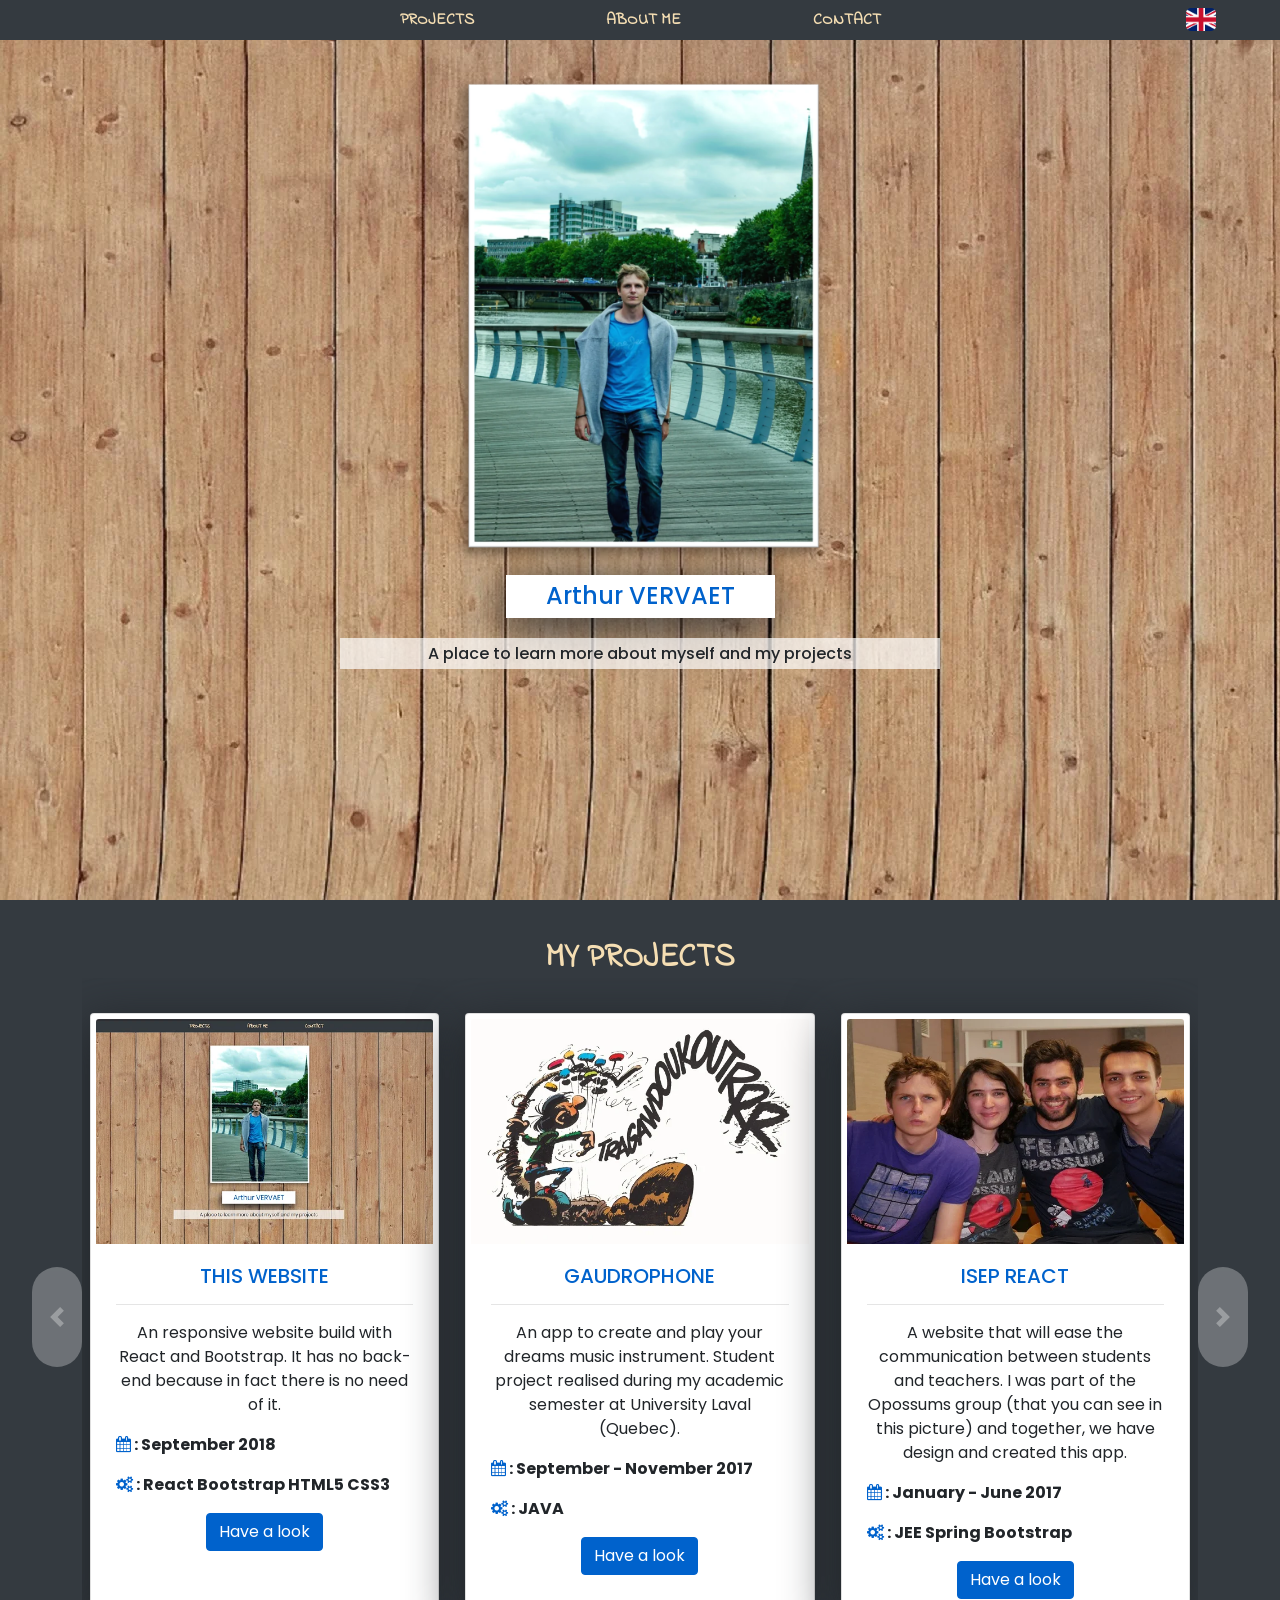
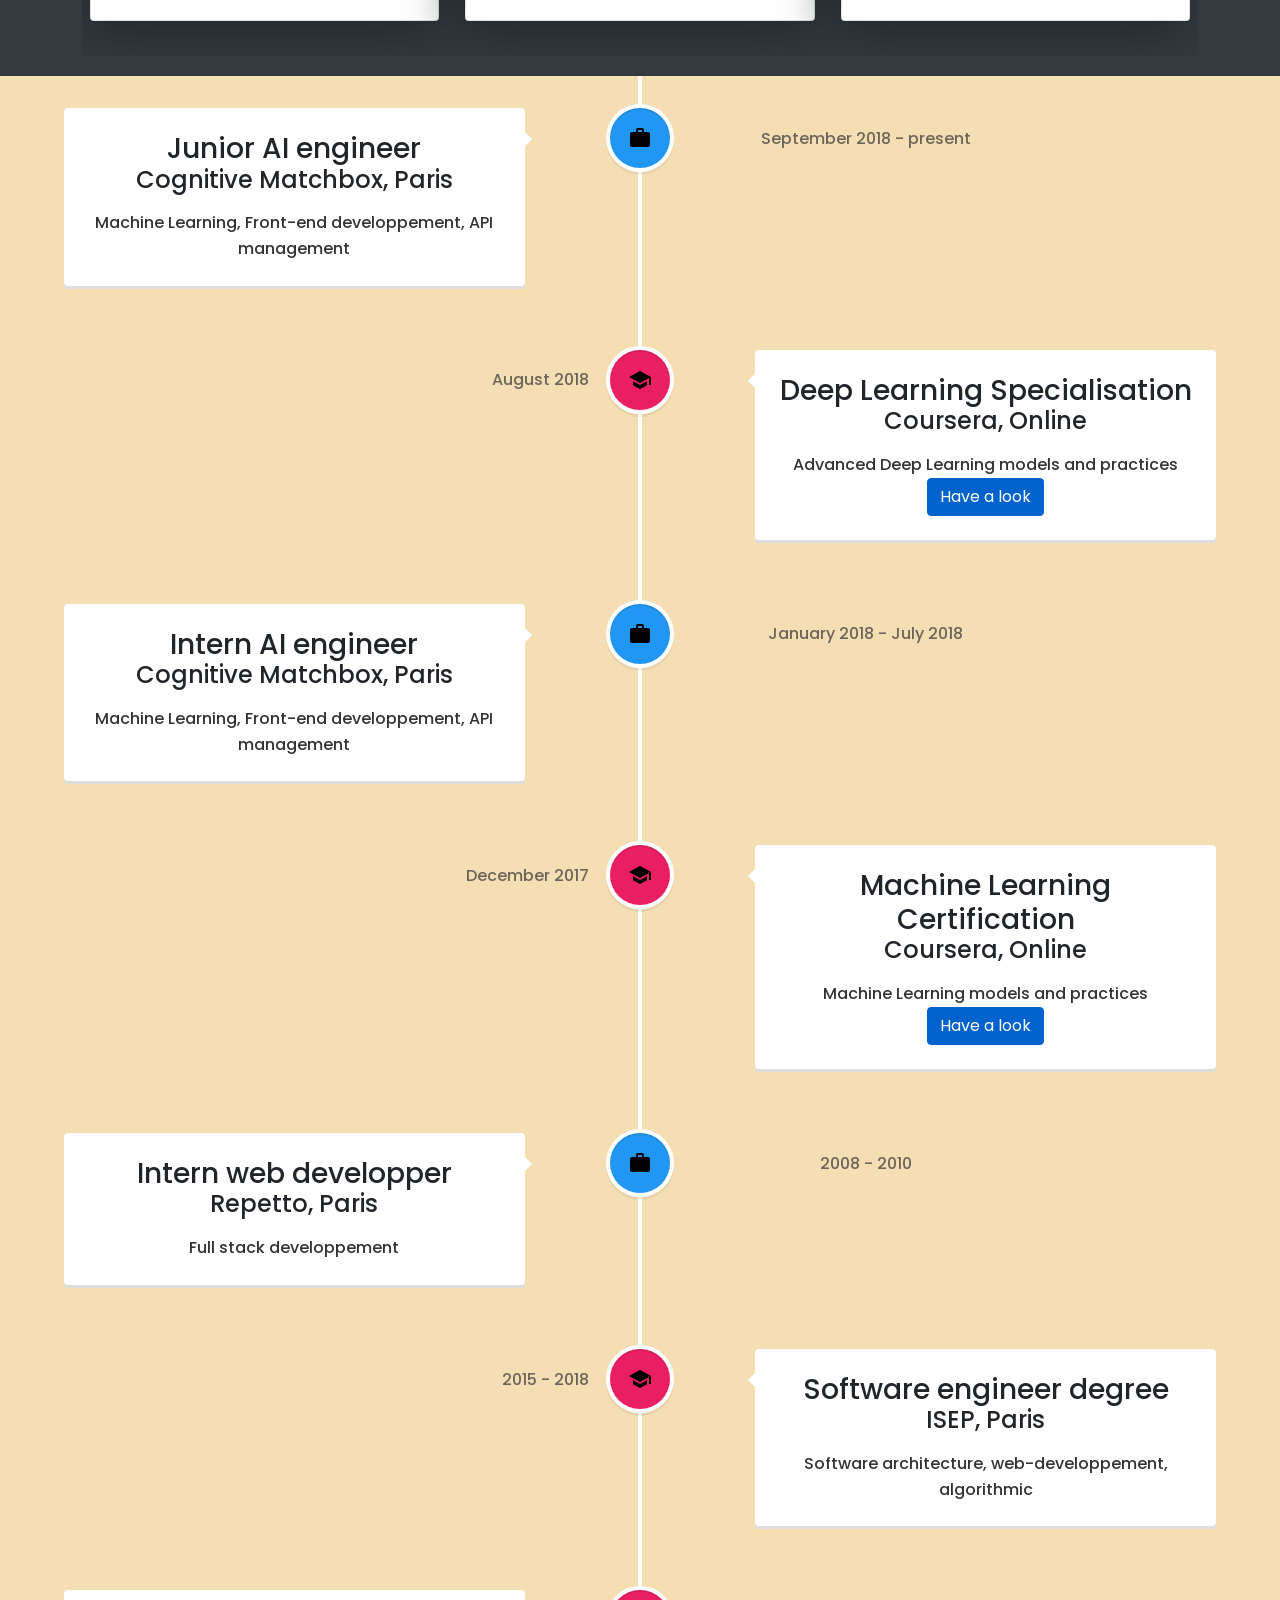
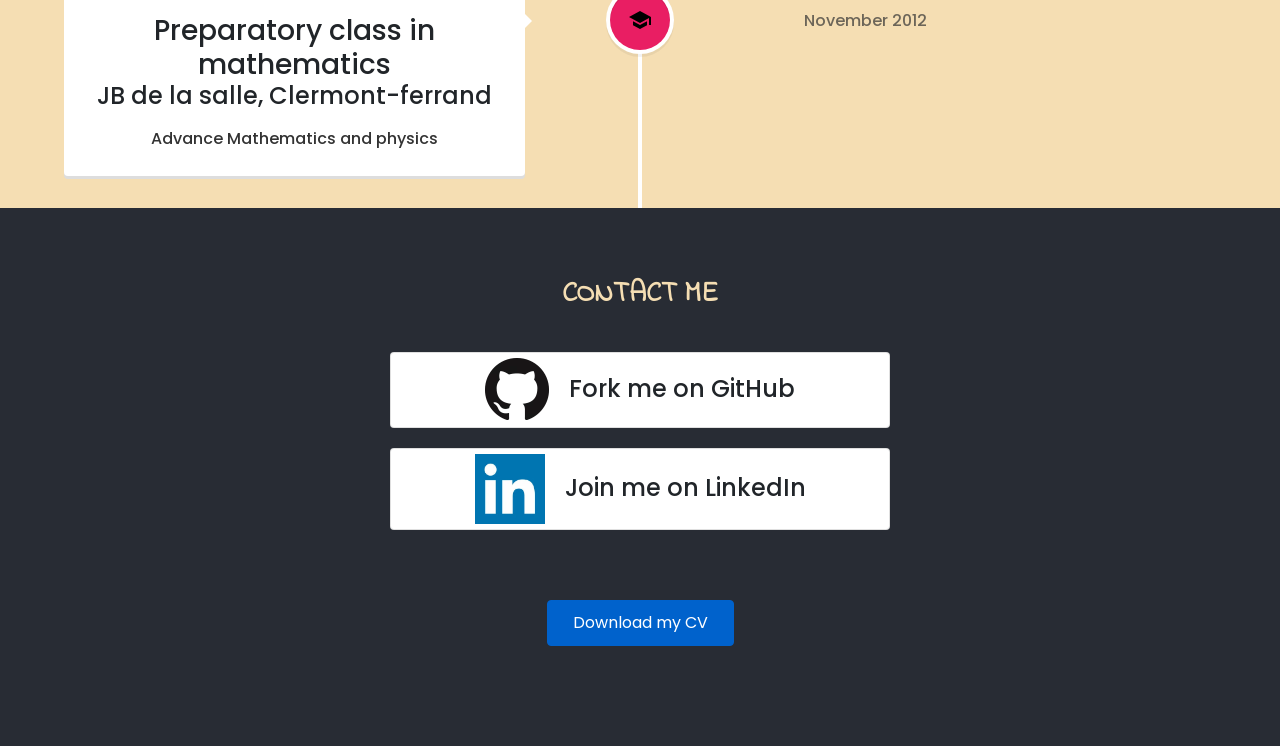
==== 200.html @ 45adecf1 "next" ====
<!doctype html><html lang="en"><head><meta charset="utf-8"><meta name="viewport" content="width=device-width,initial-scale=1,shrink-to-fit=no"><meta name="theme-color" content="#000000"><link rel="manifest" href="/manifest.json"><link rel="shortcut icon" href="/favicon.ico"><link rel="stylesheet" href="https://cdnjs.cloudflare.com/ajax/libs/font-awesome/4.7.0/css/font-awesome.min.css"><link href="//maxcdn.bootstrapcdn.com/bootstrap/4.1.1/css/bootstrap.min.css" rel="stylesheet" id="bootstrap-css"><link href="https://fonts.googleapis.com/css?family=Poppins" rel="stylesheet"><link href="https://fonts.googleapis.com/css?family=Indie+Flower" rel="stylesheet"><script src="//cdnjs.cloudflare.com/ajax/libs/jquery/3.2.1/jquery.min.js"></script><script src="//maxcdn.bootstrapcdn.com/bootstrap/4.1.1/js/bootstrap.min.js"></script><title>Arthur Vervaet: Software Engineer</title><link href="/static/css/main.212c2da7.css" rel="stylesheet"></head><body><noscript>You need to enable JavaScript to run this app.</noscript><div id="root"></div><script type="text/javascript" src="/static/js/main.2279ac90.js"></script></body></html>
---- static/css/main.212c2da7.css ----
body{margin:0;padding:0;font-family:Poppins,sans-serif}a,a:active,a:hover,a:link,a:visited{text-decoration:none;color:inherit}.App{text-align:center;overflow:hidden}.blue{color:#0062cc}.btn-primary{color:#fff!important}.center,.center-wrapper{width:-webkit-fit-content;width:-moz-fit-content;width:fit-content;margin:auto}.btn-primary{background-color:#0062cc;border-color:#0062cc}.github{color:#24292e;display:inline-block}.learn-more{background-color:#282c34}.left{text-align:left}.media-logo{max-width:20%;display:inline-block;margin-right:20px;max-height:70px}.media-title{display:inline-block;margin:0}.media-wrapper{margin-top:40px}.media-card{max-width:500px;margin:20px auto;padding:5px}.App-header{position:fixed;top:0;width:100%;background-color:#343a40;z-index:999}.top-div{margin:0 50px}.top-title{font-size:1rem;color:wheat!important;font-family:Indie Flower,cursive}.mobile_navbar{display:none}.menu-lang{position:fixed;top:7px;right:5%}@media only screen and (max-width:768px){.mobile_navbar{display:block}.laptop_navbar{display:none}.menu-icon{position:fixed;top:5px;left:15px;color:wheat}}.selector{position:fixed;list-style-type:none;top:33px;right:5%}.lang-icon{width:100%;max-width:30px;border-radius:5px}#landing{height:100vh;width:100vw;background-image:url("/Ressource/img/landing_background.webp");overflow:hidden}.landing-card{margin:0 auto;margin-top:40px}.landing-content{height:-webkit-fit-content;height:-moz-fit-content;height:fit-content;width:100%;padding:30px 0}.landing-image{max-height:500px;margin-bottom:20px;max-width:80%}.name{width:-webkit-fit-content;width:-moz-fit-content;width:fit-content;background-color:#fff;margin:0 auto;-webkit-box-shadow:-5px 10px 50px #212529;box-shadow:-5px 10px 50px #212529;margin-top:-15px;color:#0062cc;padding:7px 40px;font-size:1.5rem}.quote{background:hsla(0,0%,100%,.7);max-width:600px;margin:20px auto;padding:6px 0;font-size:1rem}#projects{padding:20px;background-color:#343a40}.card-img-top{max-height:400px}.project-card{-webkit-box-shadow:-5px 10px 50px #212529;box-shadow:-5px 10px 50px #212529;max-width:31%;margin:5px auto;padding:5px}.project-gallery{padding:30px 10px}.title-card{-webkit-box-shadow:-5px 10px 50px #212529;box-shadow:-5px 10px 50px #212529;width:-webkit-fit-content;width:-moz-fit-content;width:fit-content;margin:0 auto}.section-title{margin:20px 0 0;color:wheat;font-family:Indie Flower,cursive;font-weight:900}.carousel-control-next,.carousel-control-prev{background-color:#ffffff90;border-radius:30px;width:50px;height:100px;margin:auto 1%}.carousel-inner{margin:auto;width:90%}#carouselExampleControls .card-body{padding-bottom:0!important}.mobile_project{display:none}@media only screen and (max-width:768px){.mobile_project{display:block}.project-card{max-width:90%;margin-bottom:30px}.laptop_project{display:none}.title-card{margin-bottom:30px}}#contact{padding:50px}.resume-btn{padding:10px 25px;margin:50px auto}#TimeLine{background-color:wheat}.vertical-timeline{margin:0 auto!important}@media only screen and (min-width:1170px){.vertical-timeline-element-date{right:136%!important}}.vertical-timeline{width:95%;max-width:1170px;margin:2em auto;position:relative;padding:2em 0}.vertical-timeline:after{content:"";display:table;clear:both}.vertical-timeline:before{content:"";position:absolute;top:0;left:18px;height:100%;width:4px;background:#fff}@media only screen and (min-width:1170px){.vertical-timeline.vertical-timeline--two-columns{margin-top:3em;margin-bottom:3em;width:90%}.vertical-timeline.vertical-timeline--two-columns:before{left:50%;margin-left:-2px}}.vertical-timeline-element{position:relative;margin:2em 0}.vertical-timeline-element>div{min-height:1px}.vertical-timeline-element:after{content:"";display:table;clear:both}.vertical-timeline-element:first-child{margin-top:0}.vertical-timeline-element:last-child{margin-bottom:0}@media only screen and (min-width:1170px){.vertical-timeline-element{margin:4em 0}.vertical-timeline-element:first-child{margin-top:0}.vertical-timeline-element:last-child{margin-bottom:0}}.vertical-timeline-element-icon{position:absolute;top:0;left:0;width:40px;height:40px;border-radius:50%;-webkit-box-shadow:0 0 0 4px #fff,inset 0 2px 0 rgba(0,0,0,.08),0 3px 0 4px rgba(0,0,0,.05);box-shadow:0 0 0 4px #fff,inset 0 2px 0 rgba(0,0,0,.08),0 3px 0 4px rgba(0,0,0,.05)}.vertical-timeline-element-icon svg{display:block;width:24px;height:24px;position:relative;left:50%;top:50%;margin-left:-12px;margin-top:-12px}@media only screen and (min-width:1170px){.vertical-timeline--two-columns .vertical-timeline-element-icon{width:60px;height:60px;left:50%;margin-left:-30px}}.vertical-timeline-element-icon{-webkit-transform:translateZ(0);-webkit-backface-visibility:hidden}.vertical-timeline--animate .vertical-timeline-element-icon.is-hidden{visibility:hidden}.vertical-timeline--animate .vertical-timeline-element-icon.bounce-in{visibility:visible;-webkit-animation:cd-bounce-1 .6s;animation:cd-bounce-1 .6s}@-webkit-keyframes cd-bounce-1{0%{opacity:0;-webkit-transform:scale(.5)}60%{opacity:1;-webkit-transform:scale(1.2)}to{-webkit-transform:scale(1)}}@keyframes cd-bounce-1{0%{opacity:0;-webkit-transform:scale(.5);-ms-transform:scale(.5);transform:scale(.5)}60%{opacity:1;-webkit-transform:scale(1.2);-ms-transform:scale(1.2);transform:scale(1.2)}to{-webkit-transform:scale(1);-ms-transform:scale(1);transform:scale(1)}}.vertical-timeline-element-content{position:relative;margin-left:60px;background:#fff;border-radius:.25em;padding:1em;-webkit-box-shadow:0 3px 0 #ddd;box-shadow:0 3px 0 #ddd}.vertical-timeline-element--no-children .vertical-timeline-element-content{background:0 0;-webkit-box-shadow:none;box-shadow:none}.vertical-timeline-element-content:after{content:"";display:table;clear:both}.vertical-timeline-element-content h2{color:#303e49}.vertical-timeline-element-content .vertical-timeline-element-date,.vertical-timeline-element-content p{font-size:13px;font-size:.8125rem;font-weight:500;color:#333}.vertical-timeline-element-content .vertical-timeline-element-date{display:inline-block}.vertical-timeline-element-content p{margin:1em 0 0;line-height:1.6}.vertical-timeline-element-subtitle,.vertical-timeline-element-title{margin:0}.vertical-timeline-element-content .vertical-timeline-element-date{float:left;padding:.8em 0;opacity:.7}.vertical-timeline-element-content:before{content:"";position:absolute;top:16px;right:100%;height:0;width:0;border:7px solid transparent;border-right:7px solid #fff}.vertical-timeline-element--no-children .vertical-timeline-element-content:before{display:none}@media only screen and (min-width:768px){.vertical-timeline-element-content h2{font-size:20px;font-size:1.25rem}.vertical-timeline-element-content p{font-size:16px;font-size:1rem}.vertical-timeline-element-content .vertical-timeline-element-date{font-size:14px;font-size:.875rem}}@media only screen and (min-width:1170px){.vertical-timeline--two-columns .vertical-timeline-element-content{margin-left:0;padding:1.5em;width:40%}.vertical-timeline--two-columns .vertical-timeline-element-content:before{top:24px;left:100%;border-color:transparent;border-left-color:#fff}.vertical-timeline--two-columns .vertical-timeline-element-content .vertical-timeline-element-date{position:absolute;width:100%;left:124%;top:6px;font-size:16px;font-size:1rem}.vertical-timeline--two-columns .vertical-timeline-element.vertical-timeline-element--right .vertical-timeline-element-content,.vertical-timeline--two-columns .vertical-timeline-element:nth-child(2n):not(.vertical-timeline-element--left) .vertical-timeline-element-content{float:right}.vertical-timeline--two-columns .vertical-timeline-element.vertical-timeline-element--right .vertical-timeline-element-content:before,.vertical-timeline--two-columns .vertical-timeline-element:nth-child(2n):not(.vertical-timeline-element--left) .vertical-timeline-element-content:before{top:24px;left:auto;right:100%;border-color:transparent;border-right-color:#fff}.vertical-timeline--two-columns .vertical-timeline-element.vertical-timeline-element--right .vertical-timeline-element-content .vertical-timeline-element-date,.vertical-timeline--two-columns .vertical-timeline-element:nth-child(2n):not(.vertical-timeline-element--left) .vertical-timeline-element-content .vertical-timeline-element-date{left:auto;right:124%;text-align:right}}.vertical-timeline--animate .vertical-timeline-element-content.is-hidden{visibility:hidden}.vertical-timeline--animate .vertical-timeline-element-content.bounce-in{visibility:visible;-webkit-animation:cd-bounce-2 .6s;animation:cd-bounce-2 .6s}@media only screen and (min-width:1170px){.vertical-timeline--two-columns.vertical-timeline--animate .vertical-timeline-element.vertical-timeline-element--right .vertical-timeline-element-content.bounce-in,.vertical-timeline--two-columns.vertical-timeline--animate .vertical-timeline-element:nth-child(2n):not(.vertical-timeline-element--left) .vertical-timeline-element-content.bounce-in{-webkit-animation:cd-bounce-2-inverse .6s;animation:cd-bounce-2-inverse .6s}}@media only screen and (max-width:1169px){.vertical-timeline--animate .vertical-timeline-element-content.bounce-in{visibility:visible;-webkit-animation:cd-bounce-2-inverse .6s;animation:cd-bounce-2-inverse .6s}}@-webkit-keyframes cd-bounce-2{0%{opacity:0;-webkit-transform:translateX(-100px)}60%{opacity:1;-webkit-transform:translateX(20px)}to{-webkit-transform:translateX(0)}}@keyframes cd-bounce-2{0%{opacity:0;-webkit-transform:translateX(-100px);-ms-transform:translateX(-100px);transform:translateX(-100px)}60%{opacity:1;-webkit-transform:translateX(20px);-ms-transform:translateX(20px);transform:translateX(20px)}to{-webkit-transform:translateX(0);-ms-transform:translateX(0);transform:translateX(0)}}@-webkit-keyframes cd-bounce-2-inverse{0%{opacity:0;-webkit-transform:translateX(100px)}60%{opacity:1;-webkit-transform:translateX(-20px)}to{-webkit-transform:translateX(0)}}@keyframes cd-bounce-2-inverse{0%{opacity:0;-webkit-transform:translateX(100px);-ms-transform:translateX(100px);transform:translateX(100px)}60%{opacity:1;-webkit-transform:translateX(-20px);-ms-transform:translateX(-20px);transform:translateX(-20px)}to{-webkit-transform:translateX(0);-ms-transform:translateX(0);transform:translateX(0)}}
/*# sourceMappingURL=main.212c2da7.css.map*/
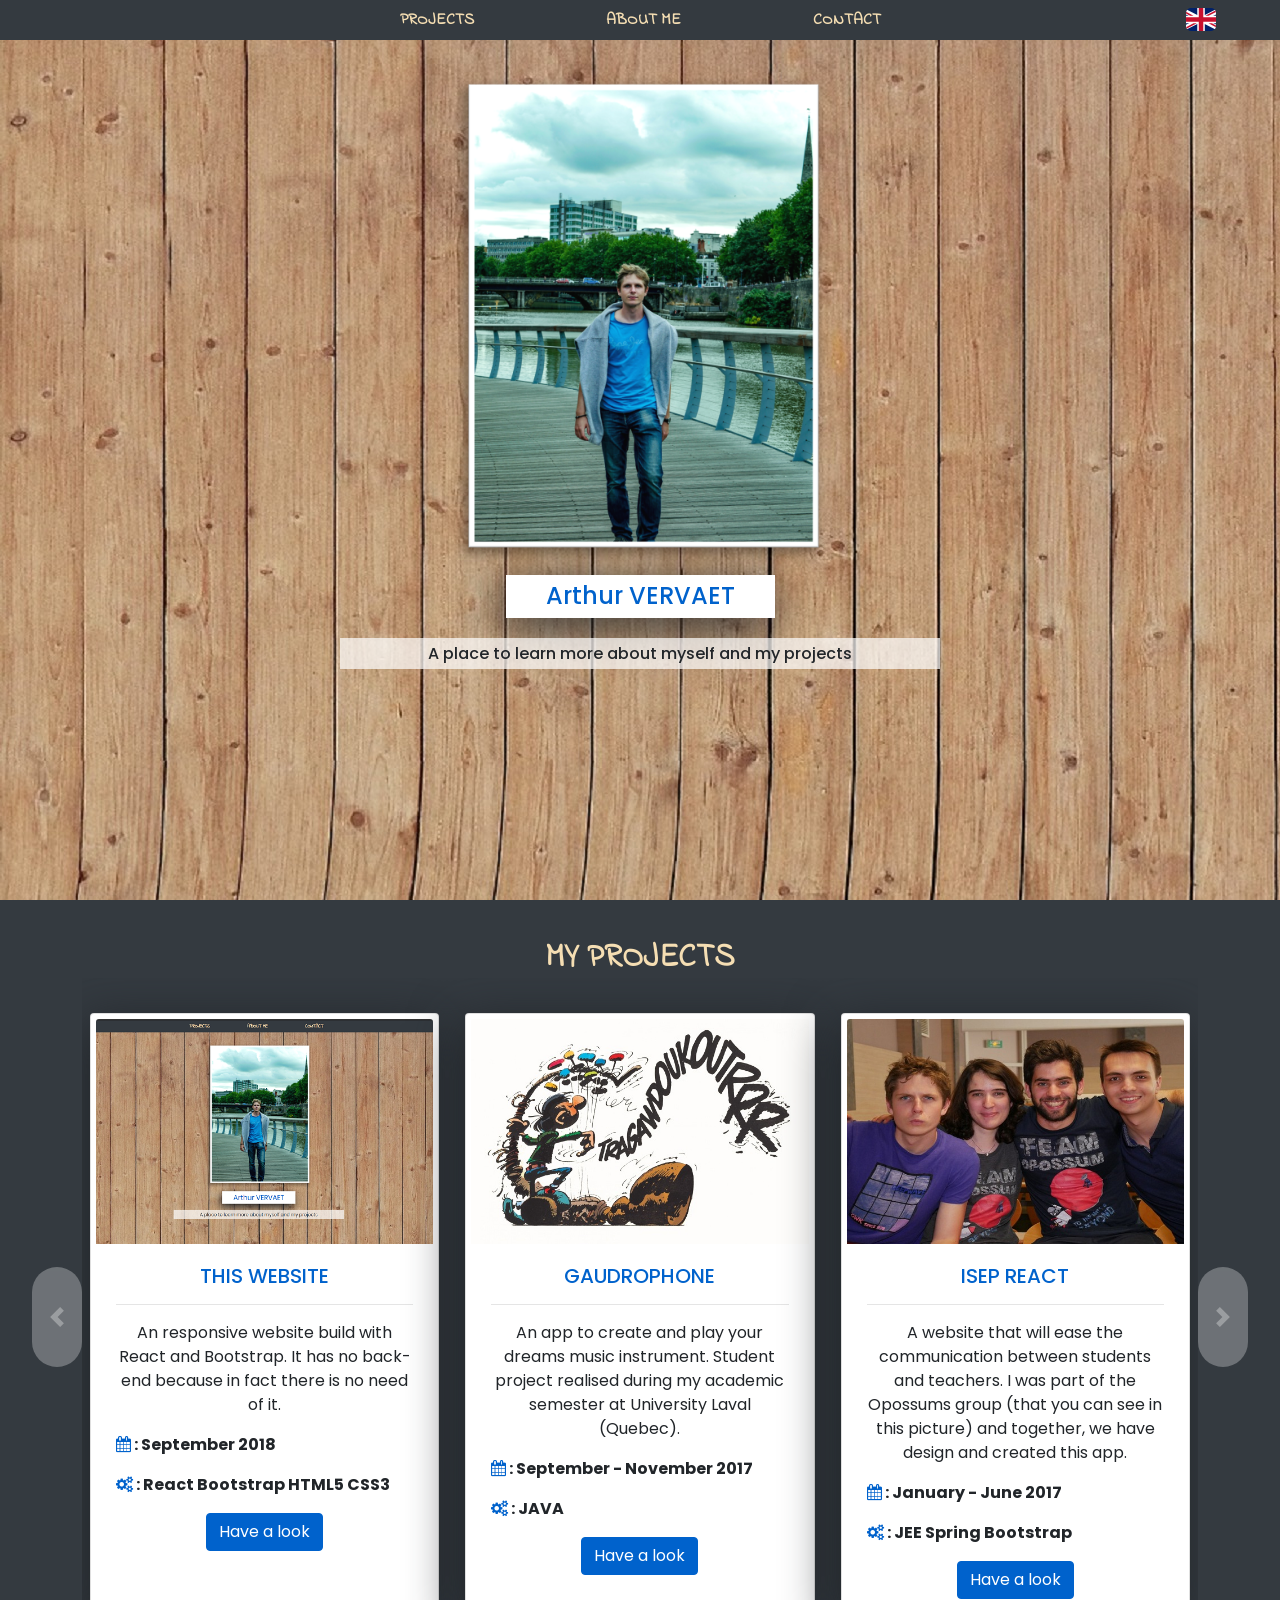
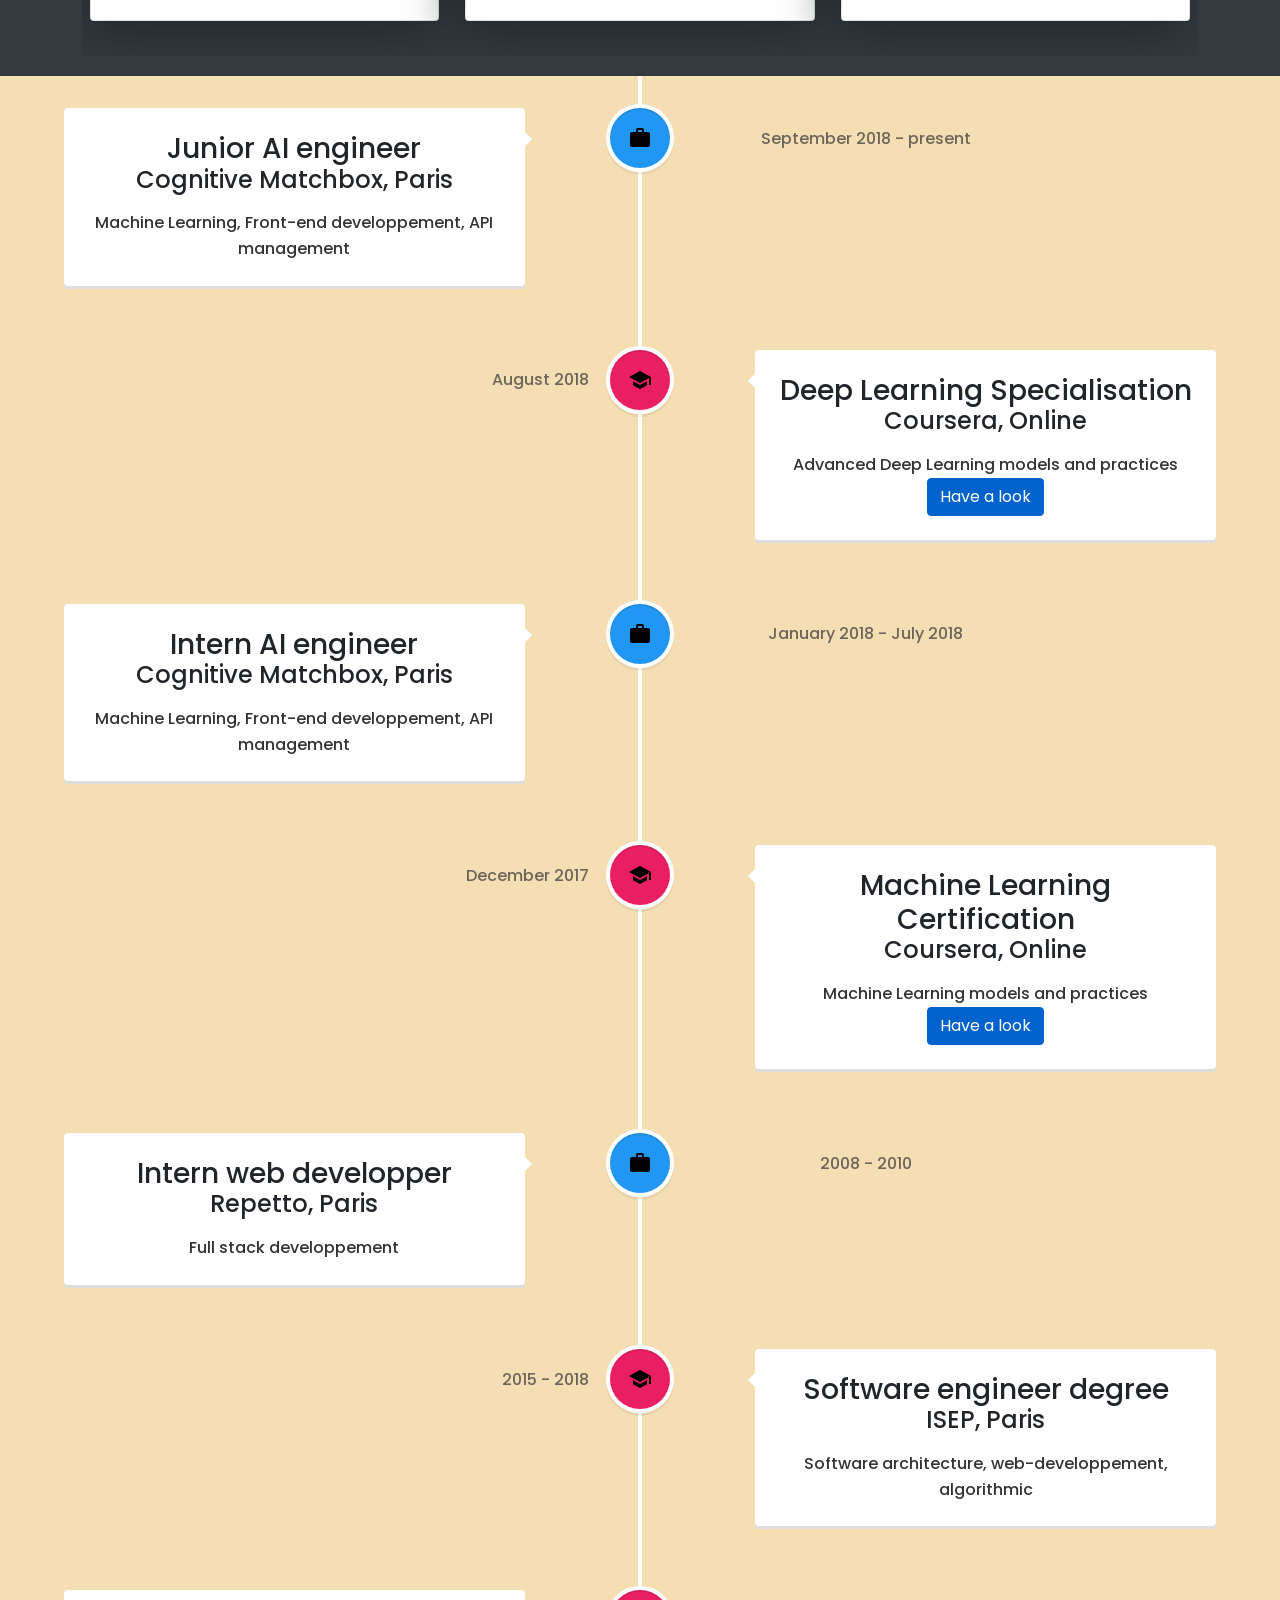
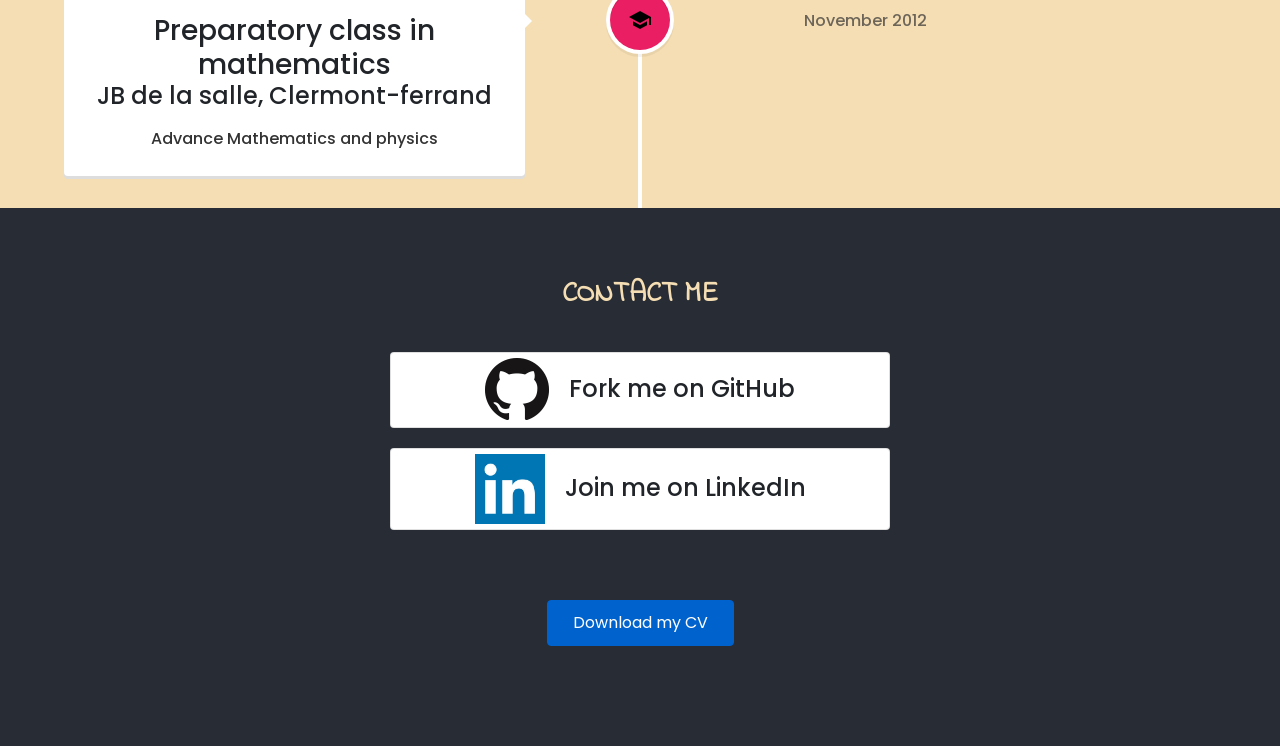
==== commit c41329e4: "old images" ====
--- a/200.html
+++ b/200.html
@@ -1 +1 @@
-<!doctype html><html lang="en"><head><meta charset="utf-8"><meta name="viewport" content="width=device-width,initial-scale=1,shrink-to-fit=no"><meta name="theme-color" content="#000000"><link rel="manifest" href="/manifest.json"><link rel="shortcut icon" href="/favicon.ico"><link rel="stylesheet" href="https://cdnjs.cloudflare.com/ajax/libs/font-awesome/4.7.0/css/font-awesome.min.css"><link href="//maxcdn.bootstrapcdn.com/bootstrap/4.1.1/css/bootstrap.min.css" rel="stylesheet" id="bootstrap-css"><link href="https://fonts.googleapis.com/css?family=Poppins" rel="stylesheet"><link href="https://fonts.googleapis.com/css?family=Indie+Flower" rel="stylesheet"><script src="//cdnjs.cloudflare.com/ajax/libs/jquery/3.2.1/jquery.min.js"></script><script src="//maxcdn.bootstrapcdn.com/bootstrap/4.1.1/js/bootstrap.min.js"></script><title>Arthur Vervaet: Software Engineer</title><link href="/static/css/main.212c2da7.css" rel="stylesheet"></head><body><noscript>You need to enable JavaScript to run this app.</noscript><div id="root"></div><script type="text/javascript" src="/static/js/main.2279ac90.js"></script></body></html>+<!doctype html><html lang="en"><head><meta charset="utf-8"><meta name="viewport" content="width=device-width,initial-scale=1,shrink-to-fit=no"><meta name="theme-color" content="#000000"><link rel="manifest" href="/manifest.json"><link rel="shortcut icon" href="/favicon.ico"><link rel="stylesheet" href="https://cdnjs.cloudflare.com/ajax/libs/font-awesome/4.7.0/css/font-awesome.min.css"><link href="//maxcdn.bootstrapcdn.com/bootstrap/4.1.1/css/bootstrap.min.css" rel="stylesheet" id="bootstrap-css"><link href="https://fonts.googleapis.com/css?family=Poppins" rel="stylesheet"><link href="https://fonts.googleapis.com/css?family=Indie+Flower" rel="stylesheet"><script src="//cdnjs.cloudflare.com/ajax/libs/jquery/3.2.1/jquery.min.js"></script><script src="//maxcdn.bootstrapcdn.com/bootstrap/4.1.1/js/bootstrap.min.js"></script><title>Arthur Vervaet: Software Engineer</title><link href="/static/css/main.3fd4be5b.css" rel="stylesheet"></head><body><noscript>You need to enable JavaScript to run this app.</noscript><div id="root"></div><script type="text/javascript" src="/static/js/main.f51be6b3.js"></script></body></html>
--- a/static/css/main.3fd4be5b.css
+++ b/static/css/main.3fd4be5b.css
@@ -0,0 +1,2 @@
+body{margin:0;padding:0;font-family:Poppins,sans-serif}a,a:active,a:hover,a:link,a:visited{text-decoration:none;color:inherit}.App{text-align:center;overflow:hidden}.blue{color:#0062cc}.btn-primary{color:#fff!important}.center,.center-wrapper{width:-webkit-fit-content;width:-moz-fit-content;width:fit-content;margin:auto}.btn-primary{background-color:#0062cc;border-color:#0062cc}.github{color:#24292e;display:inline-block}.learn-more{background-color:#282c34}.left{text-align:left}.media-logo{max-width:20%;display:inline-block;margin-right:20px;max-height:70px}.media-title{display:inline-block;margin:0}.media-wrapper{margin-top:40px}.media-card{max-width:500px;margin:20px auto;padding:5px}.App-header{position:fixed;top:0;width:100%;background-color:#343a40;z-index:999}.top-div{margin:0 50px}.top-title{font-size:1rem;color:wheat!important;font-family:Indie Flower,cursive}.mobile_navbar{display:none}.menu-lang{position:fixed;top:7px;right:5%}@media only screen and (max-width:768px){.mobile_navbar{display:block}.laptop_navbar{display:none}.menu-icon{position:fixed;top:5px;left:15px;color:wheat}}.selector{position:fixed;list-style-type:none;top:33px;right:5%}.lang-icon{width:100%;max-width:30px;border-radius:5px}#landing{height:100vh;width:100vw;background-image:url("/Ressource/img/landing_background.jpg");overflow:hidden}.landing-card{margin:0 auto;margin-top:40px}.landing-content{height:-webkit-fit-content;height:-moz-fit-content;height:fit-content;width:100%;padding:30px 0}.landing-image{max-height:500px;margin-bottom:20px;max-width:80%}.name{width:-webkit-fit-content;width:-moz-fit-content;width:fit-content;background-color:#fff;margin:0 auto;-webkit-box-shadow:-5px 10px 50px #212529;box-shadow:-5px 10px 50px #212529;margin-top:-15px;color:#0062cc;padding:7px 40px;font-size:1.5rem}.quote{background:hsla(0,0%,100%,.7);max-width:600px;margin:20px auto;padding:6px 0;font-size:1rem}#projects{padding:20px;background-color:#343a40}.card-img-top{max-height:400px}.project-card{-webkit-box-shadow:-5px 10px 50px #212529;box-shadow:-5px 10px 50px #212529;max-width:31%;margin:5px auto;padding:5px}.project-gallery{padding:30px 10px}.title-card{-webkit-box-shadow:-5px 10px 50px #212529;box-shadow:-5px 10px 50px #212529;width:-webkit-fit-content;width:-moz-fit-content;width:fit-content;margin:0 auto}.section-title{margin:20px 0 0;color:wheat;font-family:Indie Flower,cursive;font-weight:900}.carousel-control-next,.carousel-control-prev{background-color:#ffffff90;border-radius:30px;width:50px;height:100px;margin:auto 1%}.carousel-inner{margin:auto;width:90%}#carouselExampleControls .card-body{padding-bottom:0!important}.mobile_project{display:none}@media only screen and (max-width:768px){.mobile_project{display:block}.project-card{max-width:90%;margin-bottom:30px}.laptop_project{display:none}.title-card{margin-bottom:30px}}#contact{padding:50px}.resume-btn{padding:10px 25px;margin:50px auto}#TimeLine{background-color:wheat}.vertical-timeline{margin:0 auto!important}@media only screen and (min-width:1170px){.vertical-timeline-element-date{right:136%!important}}.vertical-timeline{width:95%;max-width:1170px;margin:2em auto;position:relative;padding:2em 0}.vertical-timeline:after{content:"";display:table;clear:both}.vertical-timeline:before{content:"";position:absolute;top:0;left:18px;height:100%;width:4px;background:#fff}@media only screen and (min-width:1170px){.vertical-timeline.vertical-timeline--two-columns{margin-top:3em;margin-bottom:3em;width:90%}.vertical-timeline.vertical-timeline--two-columns:before{left:50%;margin-left:-2px}}.vertical-timeline-element{position:relative;margin:2em 0}.vertical-timeline-element>div{min-height:1px}.vertical-timeline-element:after{content:"";display:table;clear:both}.vertical-timeline-element:first-child{margin-top:0}.vertical-timeline-element:last-child{margin-bottom:0}@media only screen and (min-width:1170px){.vertical-timeline-element{margin:4em 0}.vertical-timeline-element:first-child{margin-top:0}.vertical-timeline-element:last-child{margin-bottom:0}}.vertical-timeline-element-icon{position:absolute;top:0;left:0;width:40px;height:40px;border-radius:50%;-webkit-box-shadow:0 0 0 4px #fff,inset 0 2px 0 rgba(0,0,0,.08),0 3px 0 4px rgba(0,0,0,.05);box-shadow:0 0 0 4px #fff,inset 0 2px 0 rgba(0,0,0,.08),0 3px 0 4px rgba(0,0,0,.05)}.vertical-timeline-element-icon svg{display:block;width:24px;height:24px;position:relative;left:50%;top:50%;margin-left:-12px;margin-top:-12px}@media only screen and (min-width:1170px){.vertical-timeline--two-columns .vertical-timeline-element-icon{width:60px;height:60px;left:50%;margin-left:-30px}}.vertical-timeline-element-icon{-webkit-transform:translateZ(0);-webkit-backface-visibility:hidden}.vertical-timeline--animate .vertical-timeline-element-icon.is-hidden{visibility:hidden}.vertical-timeline--animate .vertical-timeline-element-icon.bounce-in{visibility:visible;-webkit-animation:cd-bounce-1 .6s;animation:cd-bounce-1 .6s}@-webkit-keyframes cd-bounce-1{0%{opacity:0;-webkit-transform:scale(.5)}60%{opacity:1;-webkit-transform:scale(1.2)}to{-webkit-transform:scale(1)}}@keyframes cd-bounce-1{0%{opacity:0;-webkit-transform:scale(.5);-ms-transform:scale(.5);transform:scale(.5)}60%{opacity:1;-webkit-transform:scale(1.2);-ms-transform:scale(1.2);transform:scale(1.2)}to{-webkit-transform:scale(1);-ms-transform:scale(1);transform:scale(1)}}.vertical-timeline-element-content{position:relative;margin-left:60px;background:#fff;border-radius:.25em;padding:1em;-webkit-box-shadow:0 3px 0 #ddd;box-shadow:0 3px 0 #ddd}.vertical-timeline-element--no-children .vertical-timeline-element-content{background:0 0;-webkit-box-shadow:none;box-shadow:none}.vertical-timeline-element-content:after{content:"";display:table;clear:both}.vertical-timeline-element-content h2{color:#303e49}.vertical-timeline-element-content .vertical-timeline-element-date,.vertical-timeline-element-content p{font-size:13px;font-size:.8125rem;font-weight:500;color:#333}.vertical-timeline-element-content .vertical-timeline-element-date{display:inline-block}.vertical-timeline-element-content p{margin:1em 0 0;line-height:1.6}.vertical-timeline-element-subtitle,.vertical-timeline-element-title{margin:0}.vertical-timeline-element-content .vertical-timeline-element-date{float:left;padding:.8em 0;opacity:.7}.vertical-timeline-element-content:before{content:"";position:absolute;top:16px;right:100%;height:0;width:0;border:7px solid transparent;border-right:7px solid #fff}.vertical-timeline-element--no-children .vertical-timeline-element-content:before{display:none}@media only screen and (min-width:768px){.vertical-timeline-element-content h2{font-size:20px;font-size:1.25rem}.vertical-timeline-element-content p{font-size:16px;font-size:1rem}.vertical-timeline-element-content .vertical-timeline-element-date{font-size:14px;font-size:.875rem}}@media only screen and (min-width:1170px){.vertical-timeline--two-columns .vertical-timeline-element-content{margin-left:0;padding:1.5em;width:40%}.vertical-timeline--two-columns .vertical-timeline-element-content:before{top:24px;left:100%;border-color:transparent;border-left-color:#fff}.vertical-timeline--two-columns .vertical-timeline-element-content .vertical-timeline-element-date{position:absolute;width:100%;left:124%;top:6px;font-size:16px;font-size:1rem}.vertical-timeline--two-columns .vertical-timeline-element.vertical-timeline-element--right .vertical-timeline-element-content,.vertical-timeline--two-columns .vertical-timeline-element:nth-child(2n):not(.vertical-timeline-element--left) .vertical-timeline-element-content{float:right}.vertical-timeline--two-columns .vertical-timeline-element.vertical-timeline-element--right .vertical-timeline-element-content:before,.vertical-timeline--two-columns .vertical-timeline-element:nth-child(2n):not(.vertical-timeline-element--left) .vertical-timeline-element-content:before{top:24px;left:auto;right:100%;border-color:transparent;border-right-color:#fff}.vertical-timeline--two-columns .vertical-timeline-element.vertical-timeline-element--right .vertical-timeline-element-content .vertical-timeline-element-date,.vertical-timeline--two-columns .vertical-timeline-element:nth-child(2n):not(.vertical-timeline-element--left) .vertical-timeline-element-content .vertical-timeline-element-date{left:auto;right:124%;text-align:right}}.vertical-timeline--animate .vertical-timeline-element-content.is-hidden{visibility:hidden}.vertical-timeline--animate .vertical-timeline-element-content.bounce-in{visibility:visible;-webkit-animation:cd-bounce-2 .6s;animation:cd-bounce-2 .6s}@media only screen and (min-width:1170px){.vertical-timeline--two-columns.vertical-timeline--animate .vertical-timeline-element.vertical-timeline-element--right .vertical-timeline-element-content.bounce-in,.vertical-timeline--two-columns.vertical-timeline--animate .vertical-timeline-element:nth-child(2n):not(.vertical-timeline-element--left) .vertical-timeline-element-content.bounce-in{-webkit-animation:cd-bounce-2-inverse .6s;animation:cd-bounce-2-inverse .6s}}@media only screen and (max-width:1169px){.vertical-timeline--animate .vertical-timeline-element-content.bounce-in{visibility:visible;-webkit-animation:cd-bounce-2-inverse .6s;animation:cd-bounce-2-inverse .6s}}@-webkit-keyframes cd-bounce-2{0%{opacity:0;-webkit-transform:translateX(-100px)}60%{opacity:1;-webkit-transform:translateX(20px)}to{-webkit-transform:translateX(0)}}@keyframes cd-bounce-2{0%{opacity:0;-webkit-transform:translateX(-100px);-ms-transform:translateX(-100px);transform:translateX(-100px)}60%{opacity:1;-webkit-transform:translateX(20px);-ms-transform:translateX(20px);transform:translateX(20px)}to{-webkit-transform:translateX(0);-ms-transform:translateX(0);transform:translateX(0)}}@-webkit-keyframes cd-bounce-2-inverse{0%{opacity:0;-webkit-transform:translateX(100px)}60%{opacity:1;-webkit-transform:translateX(-20px)}to{-webkit-transform:translateX(0)}}@keyframes cd-bounce-2-inverse{0%{opacity:0;-webkit-transform:translateX(100px);-ms-transform:translateX(100px);transform:translateX(100px)}60%{opacity:1;-webkit-transform:translateX(-20px);-ms-transform:translateX(-20px);transform:translateX(-20px)}to{-webkit-transform:translateX(0);-ms-transform:translateX(0);transform:translateX(0)}}
+/*# sourceMappingURL=main.3fd4be5b.css.map*/
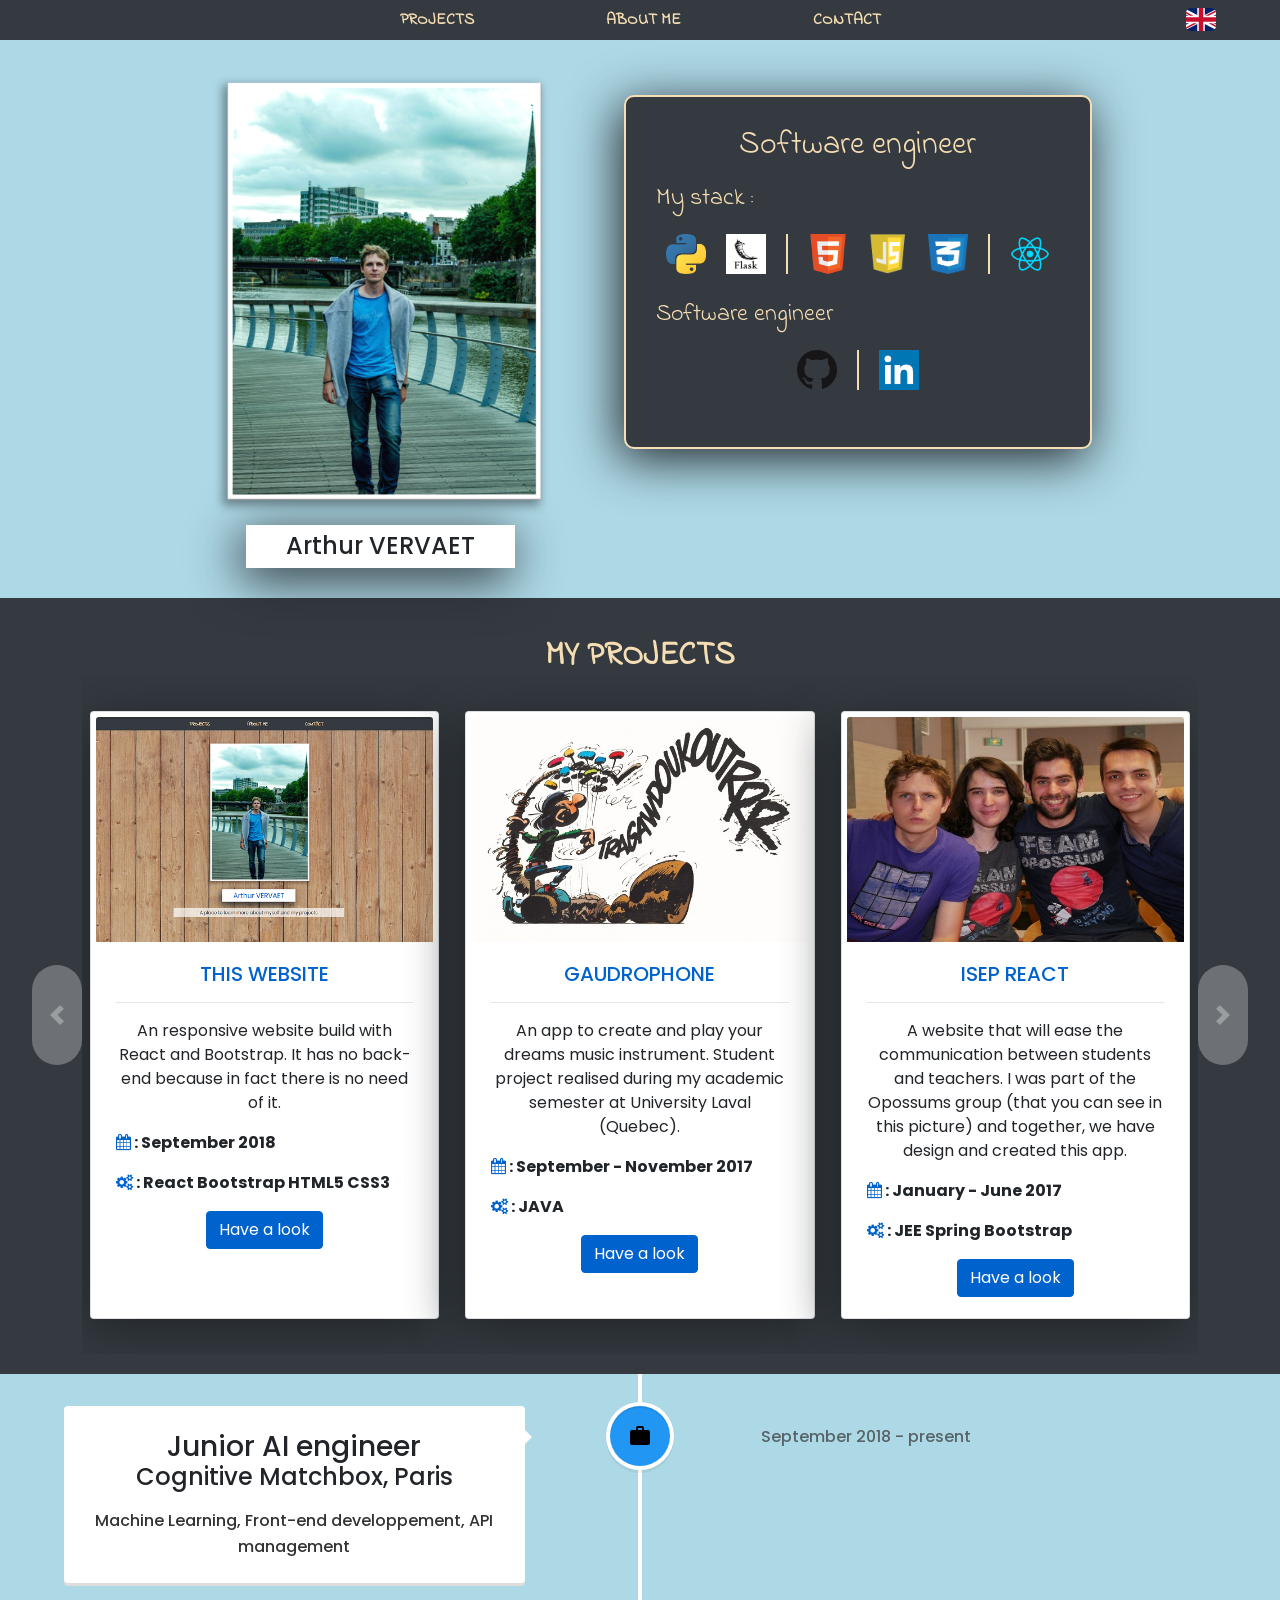
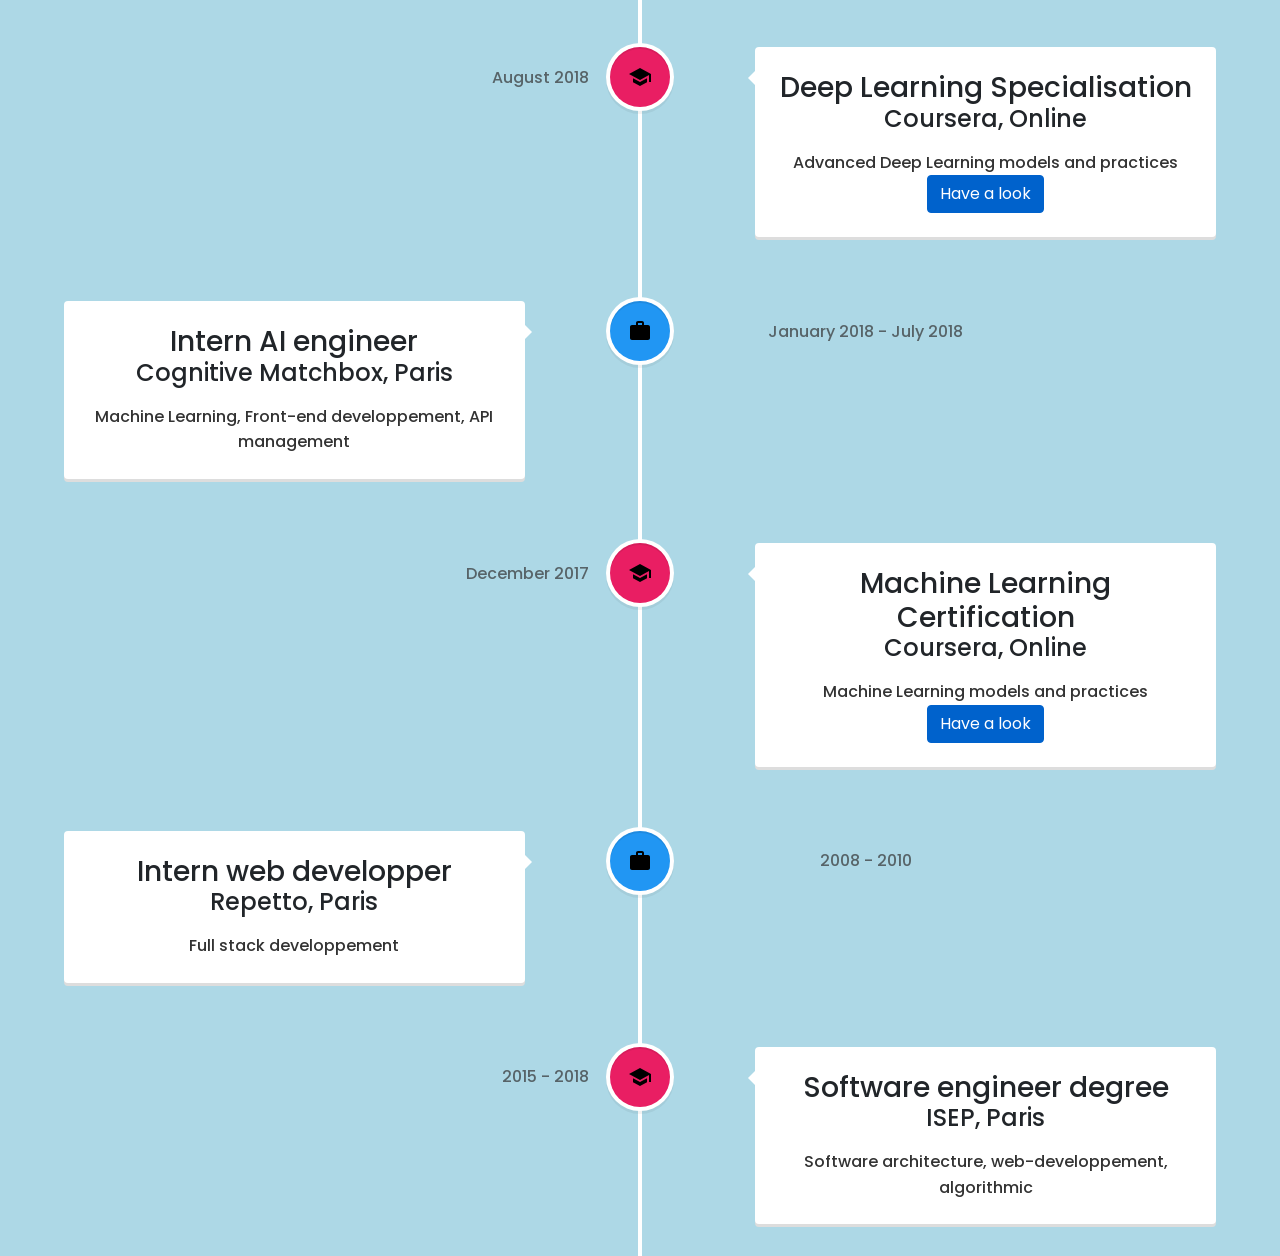
==== commit ed8c1e02: "new landing page" ====
--- a/200.html
+++ b/200.html
@@ -1 +1 @@
-<!doctype html><html lang="en"><head><meta charset="utf-8"><meta name="viewport" content="width=device-width,initial-scale=1,shrink-to-fit=no"><meta name="theme-color" content="#000000"><link rel="manifest" href="/manifest.json"><link rel="shortcut icon" href="/favicon.ico"><link rel="stylesheet" href="https://cdnjs.cloudflare.com/ajax/libs/font-awesome/4.7.0/css/font-awesome.min.css"><link href="//maxcdn.bootstrapcdn.com/bootstrap/4.1.1/css/bootstrap.min.css" rel="stylesheet" id="bootstrap-css"><link href="https://fonts.googleapis.com/css?family=Poppins" rel="stylesheet"><link href="https://fonts.googleapis.com/css?family=Indie+Flower" rel="stylesheet"><script src="//cdnjs.cloudflare.com/ajax/libs/jquery/3.2.1/jquery.min.js"></script><script src="//maxcdn.bootstrapcdn.com/bootstrap/4.1.1/js/bootstrap.min.js"></script><title>Arthur Vervaet: Software Engineer</title><link href="/static/css/main.3fd4be5b.css" rel="stylesheet"></head><body><noscript>You need to enable JavaScript to run this app.</noscript><div id="root"></div><script type="text/javascript" src="/static/js/main.f51be6b3.js"></script></body></html>+<!doctype html><html lang="en"><head><meta charset="utf-8"><meta name="viewport" content="width=device-width,initial-scale=1,shrink-to-fit=no"><meta name="theme-color" content="#000000"><link rel="manifest" href="/manifest.json"><link rel="shortcut icon" href="/favicon.ico"><link rel="stylesheet" href="https://cdnjs.cloudflare.com/ajax/libs/font-awesome/4.7.0/css/font-awesome.min.css"><link href="//maxcdn.bootstrapcdn.com/bootstrap/4.1.1/css/bootstrap.min.css" rel="stylesheet" id="bootstrap-css"><link href="https://fonts.googleapis.com/css?family=Poppins" rel="stylesheet"><link href="https://fonts.googleapis.com/css?family=Indie+Flower" rel="stylesheet"><script src="//cdnjs.cloudflare.com/ajax/libs/jquery/3.2.1/jquery.min.js"></script><script src="//maxcdn.bootstrapcdn.com/bootstrap/4.1.1/js/bootstrap.min.js"></script><title>Arthur Vervaet: Software Engineer</title><link href="/static/css/main.1bbc5f87.css" rel="stylesheet"></head><body><noscript>You need to enable JavaScript to run this app.</noscript><div id="root"></div><script type="text/javascript" src="/static/js/main.72b6c8b9.js"></script></body></html>
--- a/static/css/main.1bbc5f87.css
+++ b/static/css/main.1bbc5f87.css
@@ -0,0 +1,2 @@
+body{margin:0;padding:0;font-family:Poppins,sans-serif}a,a:active,a:hover,a:link,a:visited{text-decoration:none;color:inherit}.App{text-align:center;overflow:hidden}.blue{color:#0062cc}.btn-primary{color:#fff!important}.center,.center-wrapper{width:-webkit-fit-content;width:-moz-fit-content;width:fit-content;margin:auto}.btn-primary{background-color:#0062cc;border-color:#0062cc}.github{color:#24292e;display:inline-block}.learn-more{background-color:#282c34}.left{text-align:left}.media-logo{max-width:20%;display:inline-block;margin-right:20px;max-height:70px}.media-title{display:inline-block;margin:0}.media-wrapper{margin-top:40px}.media-card{max-width:500px;margin:20px auto;padding:5px}.App-header{position:fixed;top:0;width:100%;background-color:#343a40;z-index:999}.top-div{margin:0 50px}.top-title{font-size:1rem;color:wheat!important;font-family:Indie Flower,cursive}.mobile_navbar{display:none}.menu-lang{position:fixed;top:7px;right:5%}@media only screen and (max-width:768px){.mobile_navbar{display:block}.laptop_navbar{display:none}.menu-icon{position:fixed;top:5px;left:15px;color:wheat}}.selector{position:fixed;list-style-type:none;top:33px;right:5%}.lang-icon{width:100%;max-width:30px;border-radius:5px}#projects{padding:20px;background-color:#343a40}.card-img-top{max-height:400px}.project-card{-webkit-box-shadow:-5px 10px 50px #212529;box-shadow:-5px 10px 50px #212529;max-width:31%;margin:5px auto;padding:5px}.project-gallery{padding:30px 10px}.title-card{-webkit-box-shadow:-5px 10px 50px #212529;box-shadow:-5px 10px 50px #212529;width:-webkit-fit-content;width:-moz-fit-content;width:fit-content;margin:0 auto}.section-title{margin:20px 0 0;color:wheat;font-family:Indie Flower,cursive;font-weight:900}.carousel-control-next,.carousel-control-prev{background-color:#ffffff90;border-radius:30px;width:50px;height:100px;margin:auto 1%}.carousel-inner{margin:auto;width:90%}#carouselExampleControls .card-body{padding-bottom:0!important}.mobile_project{display:none}@media only screen and (max-width:768px){.mobile_project{display:block}.project-card{max-width:90%;margin-bottom:30px}.laptop_project{display:none}.title-card{margin-bottom:30px}}#TimeLine{background-color:#add8e6}.vertical-timeline{margin:0 auto!important}@media only screen and (min-width:1170px){.vertical-timeline-element-date{right:136%!important}}.vertical-timeline{width:95%;max-width:1170px;margin:2em auto;position:relative;padding:2em 0}.vertical-timeline:after{content:"";display:table;clear:both}.vertical-timeline:before{content:"";position:absolute;top:0;left:18px;height:100%;width:4px;background:#fff}@media only screen and (min-width:1170px){.vertical-timeline.vertical-timeline--two-columns{margin-top:3em;margin-bottom:3em;width:90%}.vertical-timeline.vertical-timeline--two-columns:before{left:50%;margin-left:-2px}}.vertical-timeline-element{position:relative;margin:2em 0}.vertical-timeline-element>div{min-height:1px}.vertical-timeline-element:after{content:"";display:table;clear:both}.vertical-timeline-element:first-child{margin-top:0}.vertical-timeline-element:last-child{margin-bottom:0}@media only screen and (min-width:1170px){.vertical-timeline-element{margin:4em 0}.vertical-timeline-element:first-child{margin-top:0}.vertical-timeline-element:last-child{margin-bottom:0}}.vertical-timeline-element-icon{position:absolute;top:0;left:0;width:40px;height:40px;border-radius:50%;-webkit-box-shadow:0 0 0 4px #fff,inset 0 2px 0 rgba(0,0,0,.08),0 3px 0 4px rgba(0,0,0,.05);box-shadow:0 0 0 4px #fff,inset 0 2px 0 rgba(0,0,0,.08),0 3px 0 4px rgba(0,0,0,.05)}.vertical-timeline-element-icon svg{display:block;width:24px;height:24px;position:relative;left:50%;top:50%;margin-left:-12px;margin-top:-12px}@media only screen and (min-width:1170px){.vertical-timeline--two-columns .vertical-timeline-element-icon{width:60px;height:60px;left:50%;margin-left:-30px}}.vertical-timeline-element-icon{-webkit-transform:translateZ(0);-webkit-backface-visibility:hidden}.vertical-timeline--animate .vertical-timeline-element-icon.is-hidden{visibility:hidden}.vertical-timeline--animate .vertical-timeline-element-icon.bounce-in{visibility:visible;-webkit-animation:cd-bounce-1 .6s;animation:cd-bounce-1 .6s}@-webkit-keyframes cd-bounce-1{0%{opacity:0;-webkit-transform:scale(.5)}60%{opacity:1;-webkit-transform:scale(1.2)}to{-webkit-transform:scale(1)}}@keyframes cd-bounce-1{0%{opacity:0;-webkit-transform:scale(.5);-ms-transform:scale(.5);transform:scale(.5)}60%{opacity:1;-webkit-transform:scale(1.2);-ms-transform:scale(1.2);transform:scale(1.2)}to{-webkit-transform:scale(1);-ms-transform:scale(1);transform:scale(1)}}.vertical-timeline-element-content{position:relative;margin-left:60px;background:#fff;border-radius:.25em;padding:1em;-webkit-box-shadow:0 3px 0 #ddd;box-shadow:0 3px 0 #ddd}.vertical-timeline-element--no-children .vertical-timeline-element-content{background:0 0;-webkit-box-shadow:none;box-shadow:none}.vertical-timeline-element-content:after{content:"";display:table;clear:both}.vertical-timeline-element-content h2{color:#303e49}.vertical-timeline-element-content .vertical-timeline-element-date,.vertical-timeline-element-content p{font-size:13px;font-size:.8125rem;font-weight:500;color:#333}.vertical-timeline-element-content .vertical-timeline-element-date{display:inline-block}.vertical-timeline-element-content p{margin:1em 0 0;line-height:1.6}.vertical-timeline-element-subtitle,.vertical-timeline-element-title{margin:0}.vertical-timeline-element-content .vertical-timeline-element-date{float:left;padding:.8em 0;opacity:.7}.vertical-timeline-element-content:before{content:"";position:absolute;top:16px;right:100%;height:0;width:0;border:7px solid transparent;border-right:7px solid #fff}.vertical-timeline-element--no-children .vertical-timeline-element-content:before{display:none}@media only screen and (min-width:768px){.vertical-timeline-element-content h2{font-size:20px;font-size:1.25rem}.vertical-timeline-element-content p{font-size:16px;font-size:1rem}.vertical-timeline-element-content .vertical-timeline-element-date{font-size:14px;font-size:.875rem}}@media only screen and (min-width:1170px){.vertical-timeline--two-columns .vertical-timeline-element-content{margin-left:0;padding:1.5em;width:40%}.vertical-timeline--two-columns .vertical-timeline-element-content:before{top:24px;left:100%;border-color:transparent;border-left-color:#fff}.vertical-timeline--two-columns .vertical-timeline-element-content .vertical-timeline-element-date{position:absolute;width:100%;left:124%;top:6px;font-size:16px;font-size:1rem}.vertical-timeline--two-columns .vertical-timeline-element.vertical-timeline-element--right .vertical-timeline-element-content,.vertical-timeline--two-columns .vertical-timeline-element:nth-child(2n):not(.vertical-timeline-element--left) .vertical-timeline-element-content{float:right}.vertical-timeline--two-columns .vertical-timeline-element.vertical-timeline-element--right .vertical-timeline-element-content:before,.vertical-timeline--two-columns .vertical-timeline-element:nth-child(2n):not(.vertical-timeline-element--left) .vertical-timeline-element-content:before{top:24px;left:auto;right:100%;border-color:transparent;border-right-color:#fff}.vertical-timeline--two-columns .vertical-timeline-element.vertical-timeline-element--right .vertical-timeline-element-content .vertical-timeline-element-date,.vertical-timeline--two-columns .vertical-timeline-element:nth-child(2n):not(.vertical-timeline-element--left) .vertical-timeline-element-content .vertical-timeline-element-date{left:auto;right:124%;text-align:right}}.vertical-timeline--animate .vertical-timeline-element-content.is-hidden{visibility:hidden}.vertical-timeline--animate .vertical-timeline-element-content.bounce-in{visibility:visible;-webkit-animation:cd-bounce-2 .6s;animation:cd-bounce-2 .6s}@media only screen and (min-width:1170px){.vertical-timeline--two-columns.vertical-timeline--animate .vertical-timeline-element.vertical-timeline-element--right .vertical-timeline-element-content.bounce-in,.vertical-timeline--two-columns.vertical-timeline--animate .vertical-timeline-element:nth-child(2n):not(.vertical-timeline-element--left) .vertical-timeline-element-content.bounce-in{-webkit-animation:cd-bounce-2-inverse .6s;animation:cd-bounce-2-inverse .6s}}@media only screen and (max-width:1169px){.vertical-timeline--animate .vertical-timeline-element-content.bounce-in{visibility:visible;-webkit-animation:cd-bounce-2-inverse .6s;animation:cd-bounce-2-inverse .6s}}@-webkit-keyframes cd-bounce-2{0%{opacity:0;-webkit-transform:translateX(-100px)}60%{opacity:1;-webkit-transform:translateX(20px)}to{-webkit-transform:translateX(0)}}@keyframes cd-bounce-2{0%{opacity:0;-webkit-transform:translateX(-100px);-ms-transform:translateX(-100px);transform:translateX(-100px)}60%{opacity:1;-webkit-transform:translateX(20px);-ms-transform:translateX(20px);transform:translateX(20px)}to{-webkit-transform:translateX(0);-ms-transform:translateX(0);transform:translateX(0)}}@-webkit-keyframes cd-bounce-2-inverse{0%{opacity:0;-webkit-transform:translateX(100px)}60%{opacity:1;-webkit-transform:translateX(-20px)}to{-webkit-transform:translateX(0)}}@keyframes cd-bounce-2-inverse{0%{opacity:0;-webkit-transform:translateX(100px);-ms-transform:translateX(100px);transform:translateX(100px)}60%{opacity:1;-webkit-transform:translateX(-20px);-ms-transform:translateX(-20px);transform:translateX(-20px)}to{-webkit-transform:translateX(0);-ms-transform:translateX(0);transform:translateX(0)}}
+/*# sourceMappingURL=main.1bbc5f87.css.map*/
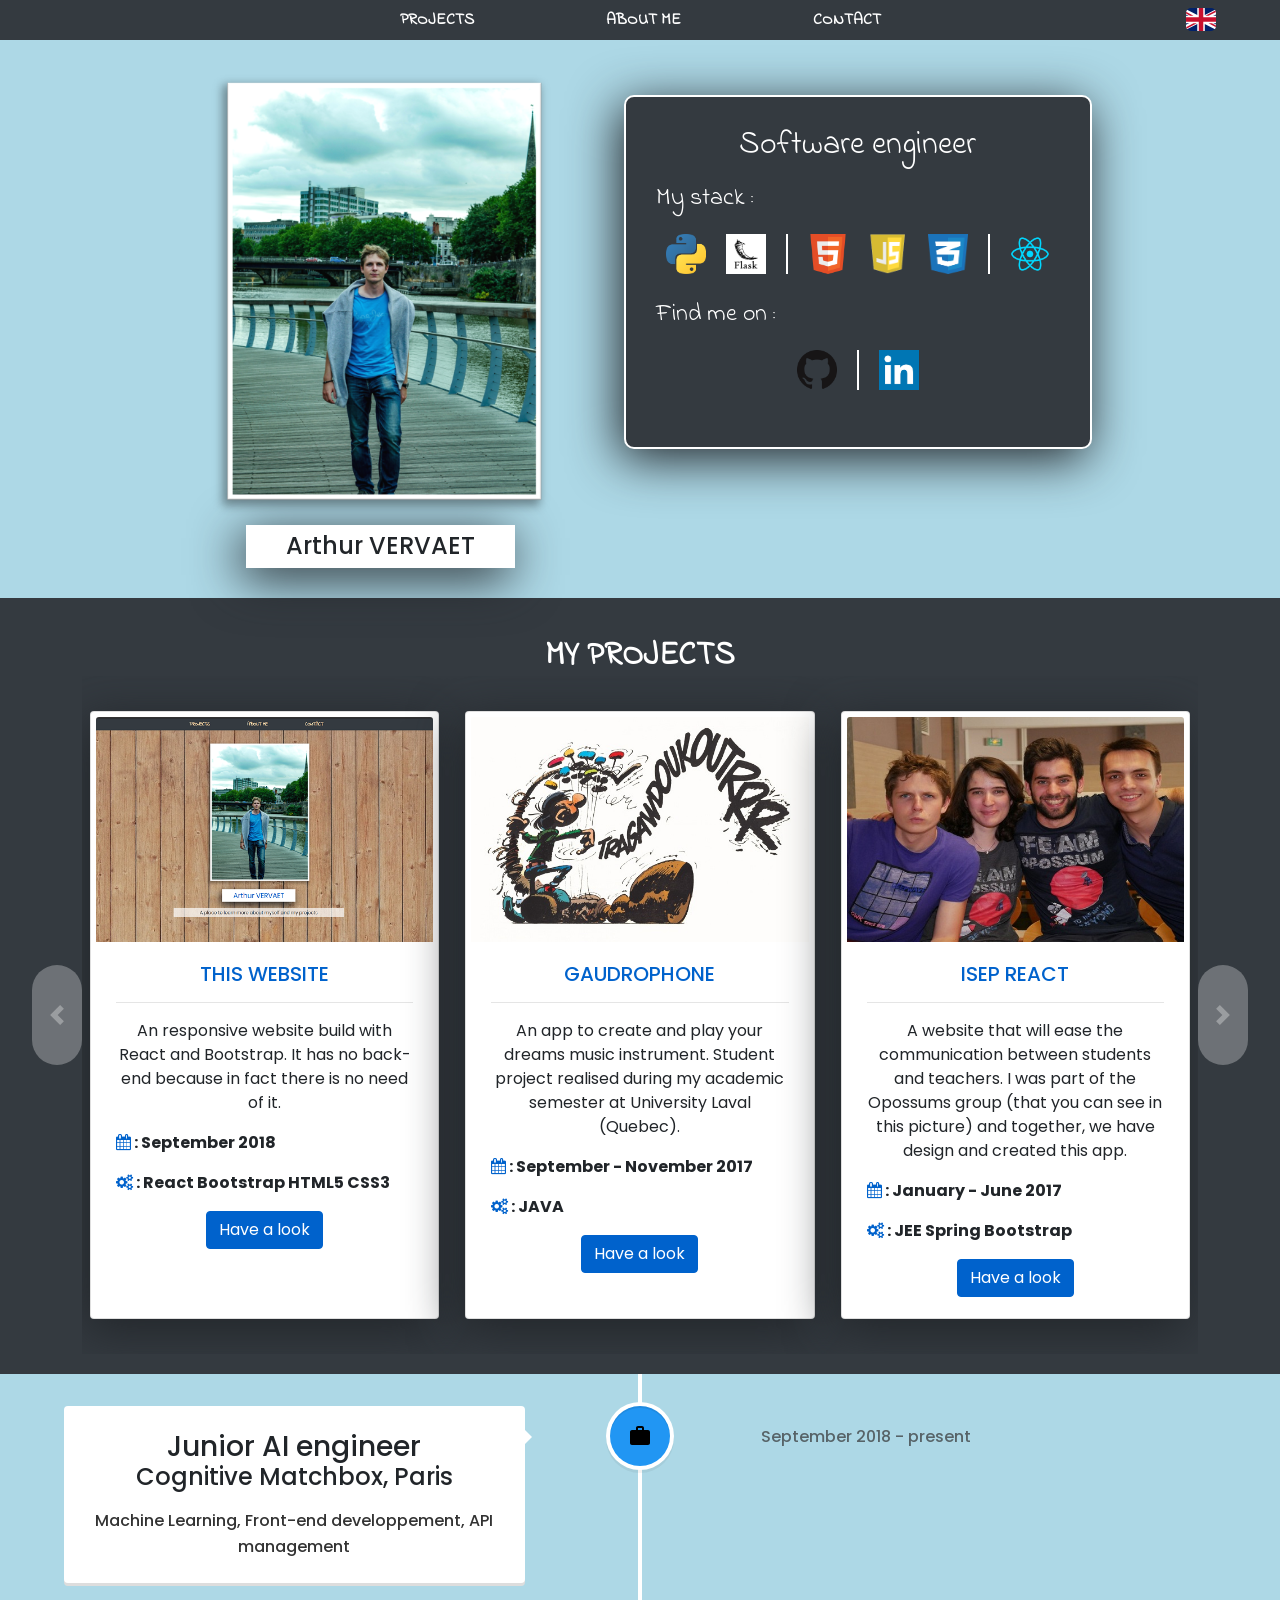
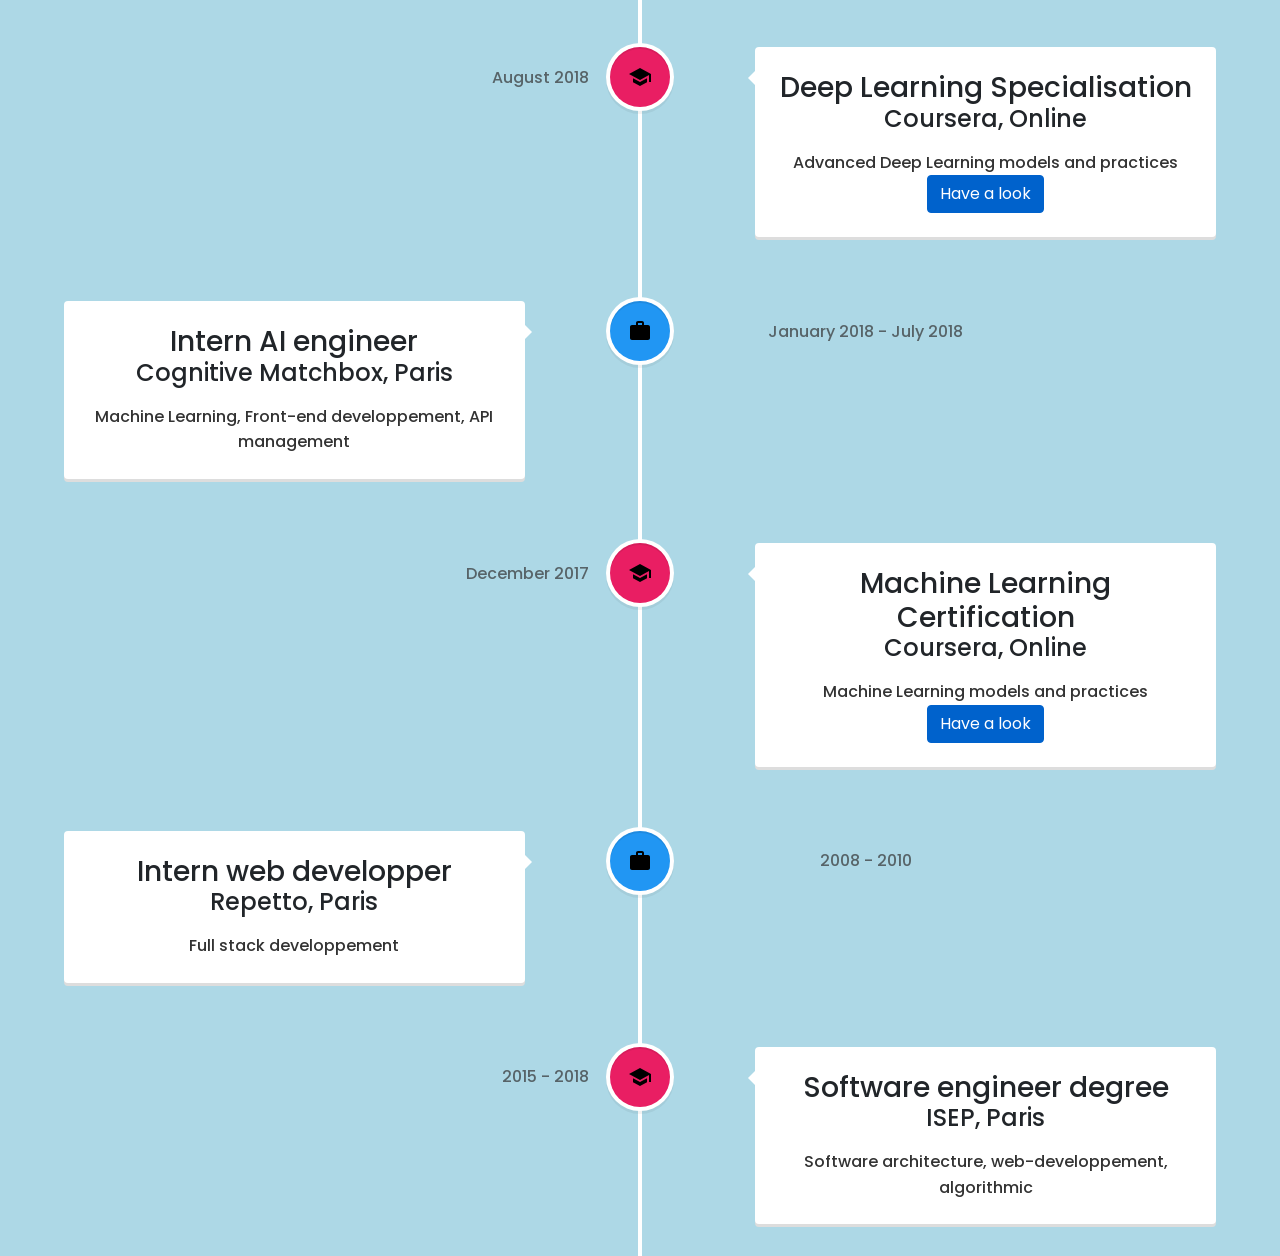
==== commit 153bdb21: "new font color" ====
--- a/200.html
+++ b/200.html
@@ -1 +1 @@
-<!doctype html><html lang="en"><head><meta charset="utf-8"><meta name="viewport" content="width=device-width,initial-scale=1,shrink-to-fit=no"><meta name="theme-color" content="#000000"><link rel="manifest" href="/manifest.json"><link rel="shortcut icon" href="/favicon.ico"><link rel="stylesheet" href="https://cdnjs.cloudflare.com/ajax/libs/font-awesome/4.7.0/css/font-awesome.min.css"><link href="//maxcdn.bootstrapcdn.com/bootstrap/4.1.1/css/bootstrap.min.css" rel="stylesheet" id="bootstrap-css"><link href="https://fonts.googleapis.com/css?family=Poppins" rel="stylesheet"><link href="https://fonts.googleapis.com/css?family=Indie+Flower" rel="stylesheet"><script src="//cdnjs.cloudflare.com/ajax/libs/jquery/3.2.1/jquery.min.js"></script><script src="//maxcdn.bootstrapcdn.com/bootstrap/4.1.1/js/bootstrap.min.js"></script><title>Arthur Vervaet: Software Engineer</title><link href="/static/css/main.1bbc5f87.css" rel="stylesheet"></head><body><noscript>You need to enable JavaScript to run this app.</noscript><div id="root"></div><script type="text/javascript" src="/static/js/main.72b6c8b9.js"></script></body></html>+<!doctype html><html lang="en"><head><meta charset="utf-8"><meta name="viewport" content="width=device-width,initial-scale=1,shrink-to-fit=no"><meta name="theme-color" content="#000000"><link rel="manifest" href="/manifest.json"><link rel="shortcut icon" href="/favicon.ico"><link rel="stylesheet" href="https://cdnjs.cloudflare.com/ajax/libs/font-awesome/4.7.0/css/font-awesome.min.css"><link href="//maxcdn.bootstrapcdn.com/bootstrap/4.1.1/css/bootstrap.min.css" rel="stylesheet" id="bootstrap-css"><link href="https://fonts.googleapis.com/css?family=Poppins" rel="stylesheet"><link href="https://fonts.googleapis.com/css?family=Indie+Flower" rel="stylesheet"><script src="//cdnjs.cloudflare.com/ajax/libs/jquery/3.2.1/jquery.min.js"></script><script src="//maxcdn.bootstrapcdn.com/bootstrap/4.1.1/js/bootstrap.min.js"></script><title>Arthur Vervaet: Software Engineer</title><link href="/static/css/main.8949111f.css" rel="stylesheet"></head><body><noscript>You need to enable JavaScript to run this app.</noscript><div id="root"></div><script type="text/javascript" src="/static/js/main.c8f26e4d.js"></script></body></html>
--- a/static/css/main.8949111f.css
+++ b/static/css/main.8949111f.css
@@ -0,0 +1,2 @@
+body{margin:0;padding:0;font-family:Poppins,sans-serif}a,a:active,a:hover,a:link,a:visited{text-decoration:none;color:inherit}.App{text-align:center;overflow:hidden}.blue{color:#0062cc}.btn-primary{color:#fff!important}.center,.center-wrapper{width:-webkit-fit-content;width:-moz-fit-content;width:fit-content;margin:auto}.btn-primary{background-color:#0062cc;border-color:#0062cc}.github{color:#24292e;display:inline-block}.learn-more{background-color:#282c34}.left{text-align:left}.media-logo{max-width:20%;display:inline-block;margin-right:20px;max-height:70px}.media-title{display:inline-block;margin:0}.media-wrapper{margin-top:40px}.media-card{max-width:500px;margin:20px auto;padding:5px}.App-header{position:fixed;top:0;width:100%;background-color:#343a40;z-index:999}.top-div{margin:0 50px}.top-title{font-size:1rem;color:#fff!important;font-family:Indie Flower,cursive}.mobile_navbar{display:none}.menu-lang{position:fixed;top:7px;right:5%}@media only screen and (max-width:768px){.mobile_navbar{display:block}.laptop_navbar{display:none}.menu-icon{position:fixed;top:5px;left:15px;color:wheat}}.selector{position:fixed;list-style-type:none;top:33px;right:5%}.lang-icon{width:100%;max-width:30px;border-radius:5px}#projects{padding:20px;background-color:#343a40}.card-img-top{max-height:400px}.project-card{-webkit-box-shadow:-5px 10px 50px #212529;box-shadow:-5px 10px 50px #212529;max-width:31%;margin:5px auto;padding:5px}.project-gallery{padding:30px 10px}.title-card{-webkit-box-shadow:-5px 10px 50px #212529;box-shadow:-5px 10px 50px #212529;width:-webkit-fit-content;width:-moz-fit-content;width:fit-content;margin:0 auto}.section-title{margin:20px 0 0;color:#fff;font-family:Indie Flower,cursive;font-weight:900}.carousel-control-next,.carousel-control-prev{background-color:#ffffff90;border-radius:30px;width:50px;height:100px;margin:auto 1%}.carousel-inner{margin:auto;width:90%}#carouselExampleControls .card-body{padding-bottom:0!important}.mobile_project{display:none}@media only screen and (max-width:768px){.mobile_project{display:block}.project-card{max-width:90%;margin-bottom:30px}.laptop_project{display:none}.title-card{margin-bottom:30px}}#TimeLine{background-color:#add8e6}.vertical-timeline{margin:0 auto!important}@media only screen and (min-width:1170px){.vertical-timeline-element-date{right:136%!important}}.vertical-timeline{width:95%;max-width:1170px;margin:2em auto;position:relative;padding:2em 0}.vertical-timeline:after{content:"";display:table;clear:both}.vertical-timeline:before{content:"";position:absolute;top:0;left:18px;height:100%;width:4px;background:#fff}@media only screen and (min-width:1170px){.vertical-timeline.vertical-timeline--two-columns{margin-top:3em;margin-bottom:3em;width:90%}.vertical-timeline.vertical-timeline--two-columns:before{left:50%;margin-left:-2px}}.vertical-timeline-element{position:relative;margin:2em 0}.vertical-timeline-element>div{min-height:1px}.vertical-timeline-element:after{content:"";display:table;clear:both}.vertical-timeline-element:first-child{margin-top:0}.vertical-timeline-element:last-child{margin-bottom:0}@media only screen and (min-width:1170px){.vertical-timeline-element{margin:4em 0}.vertical-timeline-element:first-child{margin-top:0}.vertical-timeline-element:last-child{margin-bottom:0}}.vertical-timeline-element-icon{position:absolute;top:0;left:0;width:40px;height:40px;border-radius:50%;-webkit-box-shadow:0 0 0 4px #fff,inset 0 2px 0 rgba(0,0,0,.08),0 3px 0 4px rgba(0,0,0,.05);box-shadow:0 0 0 4px #fff,inset 0 2px 0 rgba(0,0,0,.08),0 3px 0 4px rgba(0,0,0,.05)}.vertical-timeline-element-icon svg{display:block;width:24px;height:24px;position:relative;left:50%;top:50%;margin-left:-12px;margin-top:-12px}@media only screen and (min-width:1170px){.vertical-timeline--two-columns .vertical-timeline-element-icon{width:60px;height:60px;left:50%;margin-left:-30px}}.vertical-timeline-element-icon{-webkit-transform:translateZ(0);-webkit-backface-visibility:hidden}.vertical-timeline--animate .vertical-timeline-element-icon.is-hidden{visibility:hidden}.vertical-timeline--animate .vertical-timeline-element-icon.bounce-in{visibility:visible;-webkit-animation:cd-bounce-1 .6s;animation:cd-bounce-1 .6s}@-webkit-keyframes cd-bounce-1{0%{opacity:0;-webkit-transform:scale(.5)}60%{opacity:1;-webkit-transform:scale(1.2)}to{-webkit-transform:scale(1)}}@keyframes cd-bounce-1{0%{opacity:0;-webkit-transform:scale(.5);-ms-transform:scale(.5);transform:scale(.5)}60%{opacity:1;-webkit-transform:scale(1.2);-ms-transform:scale(1.2);transform:scale(1.2)}to{-webkit-transform:scale(1);-ms-transform:scale(1);transform:scale(1)}}.vertical-timeline-element-content{position:relative;margin-left:60px;background:#fff;border-radius:.25em;padding:1em;-webkit-box-shadow:0 3px 0 #ddd;box-shadow:0 3px 0 #ddd}.vertical-timeline-element--no-children .vertical-timeline-element-content{background:0 0;-webkit-box-shadow:none;box-shadow:none}.vertical-timeline-element-content:after{content:"";display:table;clear:both}.vertical-timeline-element-content h2{color:#303e49}.vertical-timeline-element-content .vertical-timeline-element-date,.vertical-timeline-element-content p{font-size:13px;font-size:.8125rem;font-weight:500;color:#333}.vertical-timeline-element-content .vertical-timeline-element-date{display:inline-block}.vertical-timeline-element-content p{margin:1em 0 0;line-height:1.6}.vertical-timeline-element-subtitle,.vertical-timeline-element-title{margin:0}.vertical-timeline-element-content .vertical-timeline-element-date{float:left;padding:.8em 0;opacity:.7}.vertical-timeline-element-content:before{content:"";position:absolute;top:16px;right:100%;height:0;width:0;border:7px solid transparent;border-right:7px solid #fff}.vertical-timeline-element--no-children .vertical-timeline-element-content:before{display:none}@media only screen and (min-width:768px){.vertical-timeline-element-content h2{font-size:20px;font-size:1.25rem}.vertical-timeline-element-content p{font-size:16px;font-size:1rem}.vertical-timeline-element-content .vertical-timeline-element-date{font-size:14px;font-size:.875rem}}@media only screen and (min-width:1170px){.vertical-timeline--two-columns .vertical-timeline-element-content{margin-left:0;padding:1.5em;width:40%}.vertical-timeline--two-columns .vertical-timeline-element-content:before{top:24px;left:100%;border-color:transparent;border-left-color:#fff}.vertical-timeline--two-columns .vertical-timeline-element-content .vertical-timeline-element-date{position:absolute;width:100%;left:124%;top:6px;font-size:16px;font-size:1rem}.vertical-timeline--two-columns .vertical-timeline-element.vertical-timeline-element--right .vertical-timeline-element-content,.vertical-timeline--two-columns .vertical-timeline-element:nth-child(2n):not(.vertical-timeline-element--left) .vertical-timeline-element-content{float:right}.vertical-timeline--two-columns .vertical-timeline-element.vertical-timeline-element--right .vertical-timeline-element-content:before,.vertical-timeline--two-columns .vertical-timeline-element:nth-child(2n):not(.vertical-timeline-element--left) .vertical-timeline-element-content:before{top:24px;left:auto;right:100%;border-color:transparent;border-right-color:#fff}.vertical-timeline--two-columns .vertical-timeline-element.vertical-timeline-element--right .vertical-timeline-element-content .vertical-timeline-element-date,.vertical-timeline--two-columns .vertical-timeline-element:nth-child(2n):not(.vertical-timeline-element--left) .vertical-timeline-element-content .vertical-timeline-element-date{left:auto;right:124%;text-align:right}}.vertical-timeline--animate .vertical-timeline-element-content.is-hidden{visibility:hidden}.vertical-timeline--animate .vertical-timeline-element-content.bounce-in{visibility:visible;-webkit-animation:cd-bounce-2 .6s;animation:cd-bounce-2 .6s}@media only screen and (min-width:1170px){.vertical-timeline--two-columns.vertical-timeline--animate .vertical-timeline-element.vertical-timeline-element--right .vertical-timeline-element-content.bounce-in,.vertical-timeline--two-columns.vertical-timeline--animate .vertical-timeline-element:nth-child(2n):not(.vertical-timeline-element--left) .vertical-timeline-element-content.bounce-in{-webkit-animation:cd-bounce-2-inverse .6s;animation:cd-bounce-2-inverse .6s}}@media only screen and (max-width:1169px){.vertical-timeline--animate .vertical-timeline-element-content.bounce-in{visibility:visible;-webkit-animation:cd-bounce-2-inverse .6s;animation:cd-bounce-2-inverse .6s}}@-webkit-keyframes cd-bounce-2{0%{opacity:0;-webkit-transform:translateX(-100px)}60%{opacity:1;-webkit-transform:translateX(20px)}to{-webkit-transform:translateX(0)}}@keyframes cd-bounce-2{0%{opacity:0;-webkit-transform:translateX(-100px);-ms-transform:translateX(-100px);transform:translateX(-100px)}60%{opacity:1;-webkit-transform:translateX(20px);-ms-transform:translateX(20px);transform:translateX(20px)}to{-webkit-transform:translateX(0);-ms-transform:translateX(0);transform:translateX(0)}}@-webkit-keyframes cd-bounce-2-inverse{0%{opacity:0;-webkit-transform:translateX(100px)}60%{opacity:1;-webkit-transform:translateX(-20px)}to{-webkit-transform:translateX(0)}}@keyframes cd-bounce-2-inverse{0%{opacity:0;-webkit-transform:translateX(100px);-ms-transform:translateX(100px);transform:translateX(100px)}60%{opacity:1;-webkit-transform:translateX(-20px);-ms-transform:translateX(-20px);transform:translateX(-20px)}to{-webkit-transform:translateX(0);-ms-transform:translateX(0);transform:translateX(0)}}
+/*# sourceMappingURL=main.8949111f.css.map*/
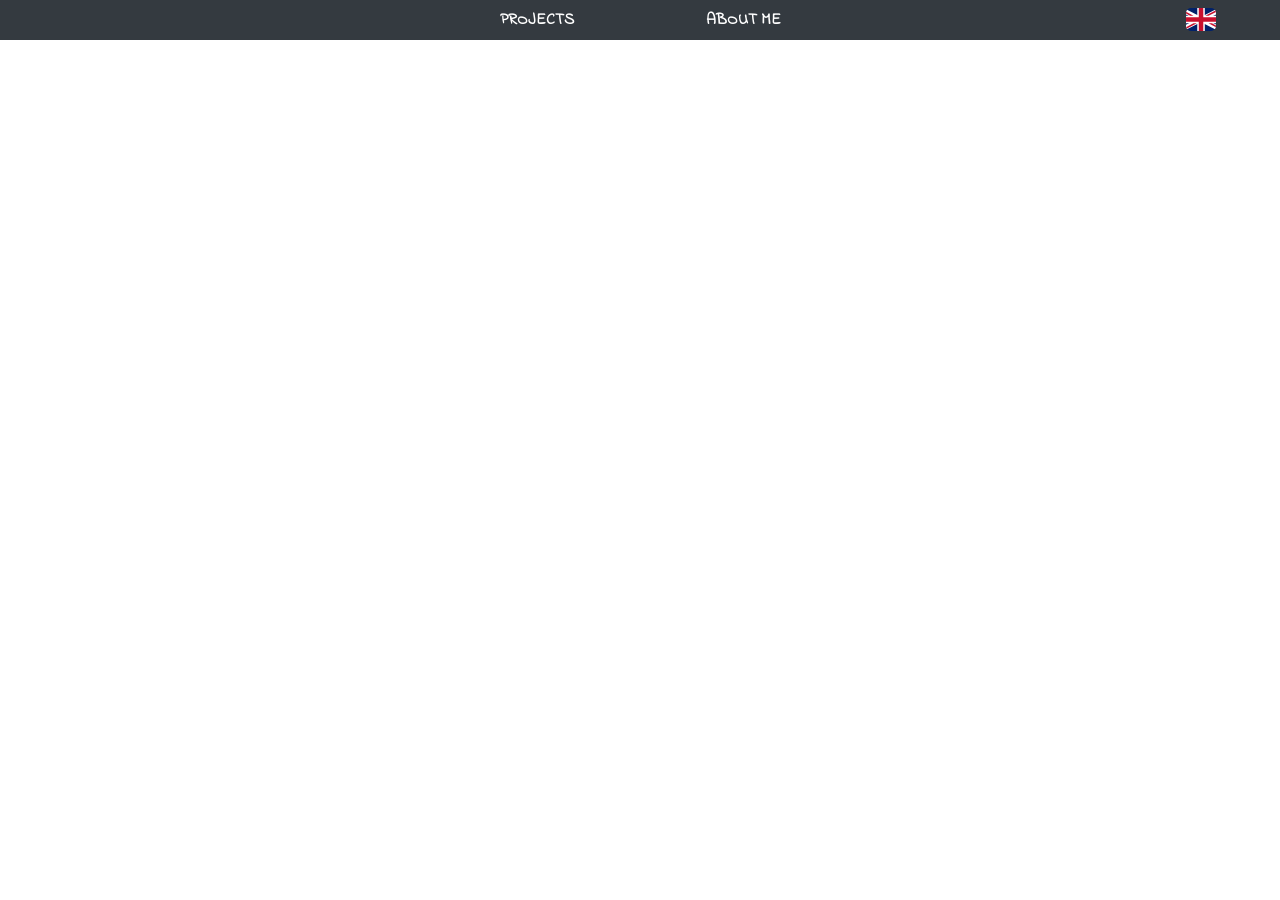
==== commit 7c4efedc: "Updated version" ====
--- a/200.html
+++ b/200.html
@@ -1 +1 @@
-<!doctype html><html lang="en"><head><meta charset="utf-8"><meta name="viewport" content="width=device-width,initial-scale=1,shrink-to-fit=no"><meta name="theme-color" content="#000000"><link rel="manifest" href="/manifest.json"><link rel="shortcut icon" href="/favicon.ico"><link rel="stylesheet" href="https://cdnjs.cloudflare.com/ajax/libs/font-awesome/4.7.0/css/font-awesome.min.css"><link href="//maxcdn.bootstrapcdn.com/bootstrap/4.1.1/css/bootstrap.min.css" rel="stylesheet" id="bootstrap-css"><link href="https://fonts.googleapis.com/css?family=Poppins" rel="stylesheet"><link href="https://fonts.googleapis.com/css?family=Indie+Flower" rel="stylesheet"><script src="//cdnjs.cloudflare.com/ajax/libs/jquery/3.2.1/jquery.min.js"></script><script src="//maxcdn.bootstrapcdn.com/bootstrap/4.1.1/js/bootstrap.min.js"></script><title>Arthur Vervaet: Software Engineer</title><link href="/static/css/main.8949111f.css" rel="stylesheet"></head><body><noscript>You need to enable JavaScript to run this app.</noscript><div id="root"></div><script type="text/javascript" src="/static/js/main.c8f26e4d.js"></script></body></html>+<!doctype html><html lang="en"><head><meta charset="utf-8"><meta name="viewport" content="width=device-width,initial-scale=1,shrink-to-fit=no"><meta name="theme-color" content="#000000"><link rel="manifest" href="/manifest.json"><link rel="shortcut icon" href="/favicon.ico"><link rel="stylesheet" href="https://cdnjs.cloudflare.com/ajax/libs/font-awesome/4.7.0/css/font-awesome.min.css"><link href="//maxcdn.bootstrapcdn.com/bootstrap/4.1.1/css/bootstrap.min.css" rel="stylesheet" id="bootstrap-css"><link href="https://fonts.googleapis.com/css?family=Poppins" rel="stylesheet"><link href="https://fonts.googleapis.com/css?family=Indie+Flower" rel="stylesheet"><script src="//cdnjs.cloudflare.com/ajax/libs/jquery/3.2.1/jquery.min.js"></script><script src="//maxcdn.bootstrapcdn.com/bootstrap/4.1.1/js/bootstrap.min.js"></script><title>Arthur Vervaet: Software Engineer</title><link href="/static/css/main.210e7146.css" rel="stylesheet"></head><body><noscript>You need to enable JavaScript to run this app.</noscript><div id="root"></div><script type="text/javascript" src="/static/js/main.b5e75da0.js"></script></body></html>
--- a/static/css/main.210e7146.css
+++ b/static/css/main.210e7146.css
@@ -0,0 +1,2 @@
+body{margin:0;padding:0;font-family:Poppins,sans-serif}a,a:active,a:hover,a:link,a:visited{text-decoration:none;color:inherit}.App{text-align:center;overflow:hidden}.blue{color:#0062cc}.btn-primary{color:#fff!important}.center,.center-wrapper{width:-webkit-fit-content;width:-moz-fit-content;width:fit-content;margin:auto}.btn-primary{background-color:#0062cc;border-color:#0062cc}.github{color:#24292e;display:inline-block}.learn-more{background-color:#282c34}.left{text-align:left}.media-logo{max-width:20%;display:inline-block;margin-right:20px;max-height:70px}.media-title{display:inline-block;margin:0}.media-wrapper{margin-top:40px}.media-card{max-width:500px;margin:20px auto;padding:5px}#projects{padding:20px;background-color:#343a40}.card-img-top{max-height:400px}.project-card{-webkit-box-shadow:-5px 10px 50px #212529;box-shadow:-5px 10px 50px #212529;max-width:31%;margin:5px auto;padding:5px}.project-gallery{padding:30px 10px}.title-card{-webkit-box-shadow:-5px 10px 50px #212529;box-shadow:-5px 10px 50px #212529;width:-webkit-fit-content;width:-moz-fit-content;width:fit-content;margin:0 auto}.section-title{margin:20px 0 0;color:#fff;font-family:Indie Flower,cursive;font-weight:900}.carousel-control-next,.carousel-control-prev{background-color:#ffffff90;border-radius:30px;width:50px;height:100px;margin:auto 1%}.carousel-inner{margin:auto;width:90%}#carouselExampleControls .card-body{padding-bottom:0!important}.mobile_project{display:none}@media only screen and (max-width:768px){.mobile_project{display:block}.project-card{max-width:90%;margin-bottom:30px}.laptop_project{display:none}.title-card{margin-bottom:30px}}#TimeLine{background-color:#add8e6}.vertical-timeline{margin:0 auto!important}@media only screen and (min-width:1170px){.vertical-timeline-element-date{right:136%!important}}.vertical-timeline *{-webkit-box-sizing:border-box;box-sizing:border-box}.vertical-timeline{width:95%;max-width:1170px;margin:2em auto;position:relative;padding:2em 0}.vertical-timeline:after{content:"";display:table;clear:both}.vertical-timeline:before{content:"";position:absolute;top:0;left:18px;height:100%;width:4px;background:#fff}@media only screen and (min-width:1170px){.vertical-timeline.vertical-timeline--two-columns{margin-top:3em;margin-bottom:3em;width:90%}.vertical-timeline.vertical-timeline--two-columns:before{left:50%;margin-left:-2px}}.vertical-timeline-element{position:relative;margin:2em 0}.vertical-timeline-element>div{min-height:1px}.vertical-timeline-element:after{content:"";display:table;clear:both}.vertical-timeline-element:first-child{margin-top:0}.vertical-timeline-element:last-child{margin-bottom:0}@media only screen and (min-width:1170px){.vertical-timeline-element{margin:4em 0}.vertical-timeline-element:first-child{margin-top:0}.vertical-timeline-element:last-child{margin-bottom:0}}.vertical-timeline-element-icon{position:absolute;top:0;left:0;width:40px;height:40px;border-radius:50%;-webkit-box-shadow:0 0 0 4px #fff,inset 0 2px 0 rgba(0,0,0,.08),0 3px 0 4px rgba(0,0,0,.05);box-shadow:0 0 0 4px #fff,inset 0 2px 0 rgba(0,0,0,.08),0 3px 0 4px rgba(0,0,0,.05)}.vertical-timeline-element-icon svg{display:block;width:24px;height:24px;position:relative;left:50%;top:50%;margin-left:-12px;margin-top:-12px}@media only screen and (min-width:1170px){.vertical-timeline--two-columns .vertical-timeline-element-icon{width:60px;height:60px;left:50%;margin-left:-30px}}.vertical-timeline-element-icon{-webkit-transform:translateZ(0);-webkit-backface-visibility:hidden}.vertical-timeline--animate .vertical-timeline-element-icon.is-hidden{visibility:hidden}.vertical-timeline--animate .vertical-timeline-element-icon.bounce-in{visibility:visible;-webkit-animation:cd-bounce-1 .6s;animation:cd-bounce-1 .6s}@-webkit-keyframes cd-bounce-1{0%{opacity:0;-webkit-transform:scale(.5)}60%{opacity:1;-webkit-transform:scale(1.2)}to{-webkit-transform:scale(1)}}@keyframes cd-bounce-1{0%{opacity:0;-webkit-transform:scale(.5);-ms-transform:scale(.5);transform:scale(.5)}60%{opacity:1;-webkit-transform:scale(1.2);-ms-transform:scale(1.2);transform:scale(1.2)}to{-webkit-transform:scale(1);-ms-transform:scale(1);transform:scale(1)}}.vertical-timeline-element-content{position:relative;margin-left:60px;background:#fff;border-radius:.25em;padding:1em;-webkit-box-shadow:0 3px 0 #ddd;box-shadow:0 3px 0 #ddd}.vertical-timeline-element--no-children .vertical-timeline-element-content{background:0 0;-webkit-box-shadow:none;box-shadow:none}.vertical-timeline-element-content:after{content:"";display:table;clear:both}.vertical-timeline-element-content h2{color:#303e49}.vertical-timeline-element-content .vertical-timeline-element-date,.vertical-timeline-element-content p{font-size:13px;font-size:.8125rem;font-weight:500;color:#333}.vertical-timeline-element-content .vertical-timeline-element-date{display:inline-block}.vertical-timeline-element-content p{margin:1em 0 0;line-height:1.6}.vertical-timeline-element-subtitle,.vertical-timeline-element-title{margin:0}.vertical-timeline-element-content .vertical-timeline-element-date{float:left;padding:.8em 0;opacity:.7}.vertical-timeline-element-content:before{content:"";position:absolute;top:16px;right:100%;height:0;width:0;border:7px solid transparent;border-right:7px solid #fff}.vertical-timeline-element--no-children .vertical-timeline-element-content:before{display:none}@media only screen and (min-width:768px){.vertical-timeline-element-content h2{font-size:20px;font-size:1.25rem}.vertical-timeline-element-content p{font-size:16px;font-size:1rem}.vertical-timeline-element-content .vertical-timeline-element-date{font-size:14px;font-size:.875rem}}@media only screen and (min-width:1170px){.vertical-timeline--two-columns .vertical-timeline-element-content{margin-left:0;padding:1.5em;width:44%}.vertical-timeline--two-columns .vertical-timeline-element-content:before{top:24px;left:100%;border-color:transparent;border-left-color:#fff}.vertical-timeline--two-columns .vertical-timeline-element-content .vertical-timeline-element-date{position:absolute;width:100%;left:124%;top:6px;font-size:16px;font-size:1rem}.vertical-timeline--two-columns .vertical-timeline-element.vertical-timeline-element--right .vertical-timeline-element-content,.vertical-timeline--two-columns .vertical-timeline-element:nth-child(2n):not(.vertical-timeline-element--left) .vertical-timeline-element-content{float:right}.vertical-timeline--two-columns .vertical-timeline-element.vertical-timeline-element--right .vertical-timeline-element-content:before,.vertical-timeline--two-columns .vertical-timeline-element:nth-child(2n):not(.vertical-timeline-element--left) .vertical-timeline-element-content:before{top:24px;left:auto;right:100%;border-color:transparent;border-right-color:#fff}.vertical-timeline--two-columns .vertical-timeline-element.vertical-timeline-element--right .vertical-timeline-element-content .vertical-timeline-element-date,.vertical-timeline--two-columns .vertical-timeline-element:nth-child(2n):not(.vertical-timeline-element--left) .vertical-timeline-element-content .vertical-timeline-element-date{left:auto;right:124%;text-align:right}}.vertical-timeline--animate .vertical-timeline-element-content.is-hidden{visibility:hidden}.vertical-timeline--animate .vertical-timeline-element-content.bounce-in{visibility:visible;-webkit-animation:cd-bounce-2 .6s;animation:cd-bounce-2 .6s}@media only screen and (min-width:1170px){.vertical-timeline--two-columns.vertical-timeline--animate .vertical-timeline-element.vertical-timeline-element--right .vertical-timeline-element-content.bounce-in,.vertical-timeline--two-columns.vertical-timeline--animate .vertical-timeline-element:nth-child(2n):not(.vertical-timeline-element--left) .vertical-timeline-element-content.bounce-in{-webkit-animation:cd-bounce-2-inverse .6s;animation:cd-bounce-2-inverse .6s}}@media only screen and (max-width:1169px){.vertical-timeline--animate .vertical-timeline-element-content.bounce-in{visibility:visible;-webkit-animation:cd-bounce-2-inverse .6s;animation:cd-bounce-2-inverse .6s}}@-webkit-keyframes cd-bounce-2{0%{opacity:0;-webkit-transform:translateX(-100px)}60%{opacity:1;-webkit-transform:translateX(20px)}to{-webkit-transform:translateX(0)}}@keyframes cd-bounce-2{0%{opacity:0;-webkit-transform:translateX(-100px);-ms-transform:translateX(-100px);transform:translateX(-100px)}60%{opacity:1;-webkit-transform:translateX(20px);-ms-transform:translateX(20px);transform:translateX(20px)}to{-webkit-transform:translateX(0);-ms-transform:translateX(0);transform:translateX(0)}}@-webkit-keyframes cd-bounce-2-inverse{0%{opacity:0;-webkit-transform:translateX(100px)}60%{opacity:1;-webkit-transform:translateX(-20px)}to{-webkit-transform:translateX(0)}}@keyframes cd-bounce-2-inverse{0%{opacity:0;-webkit-transform:translateX(100px);-ms-transform:translateX(100px);transform:translateX(100px)}60%{opacity:1;-webkit-transform:translateX(-20px);-ms-transform:translateX(-20px);transform:translateX(-20px)}to{-webkit-transform:translateX(0);-ms-transform:translateX(0);transform:translateX(0)}}.App-header{position:fixed;top:0;width:100%;background-color:#343a40;z-index:999}.top-div{margin:0 50px}.top-title{font-size:1rem;color:#fff!important;font-family:Indie Flower,cursive}.mobile_navbar{display:none}.menu-lang{position:fixed;top:7px;right:5%}@media only screen and (max-width:768px){.mobile_navbar{display:block}.laptop_navbar{display:none}.menu-icon{position:fixed;top:5px;left:15px;color:#fff}.menu-container{width:100%}.top-div{margin:0}}.selector{position:fixed;list-style-type:none;top:33px;right:5%}.lang-icon{width:100%;max-width:30px;border-radius:5px}
+/*# sourceMappingURL=main.210e7146.css.map*/
